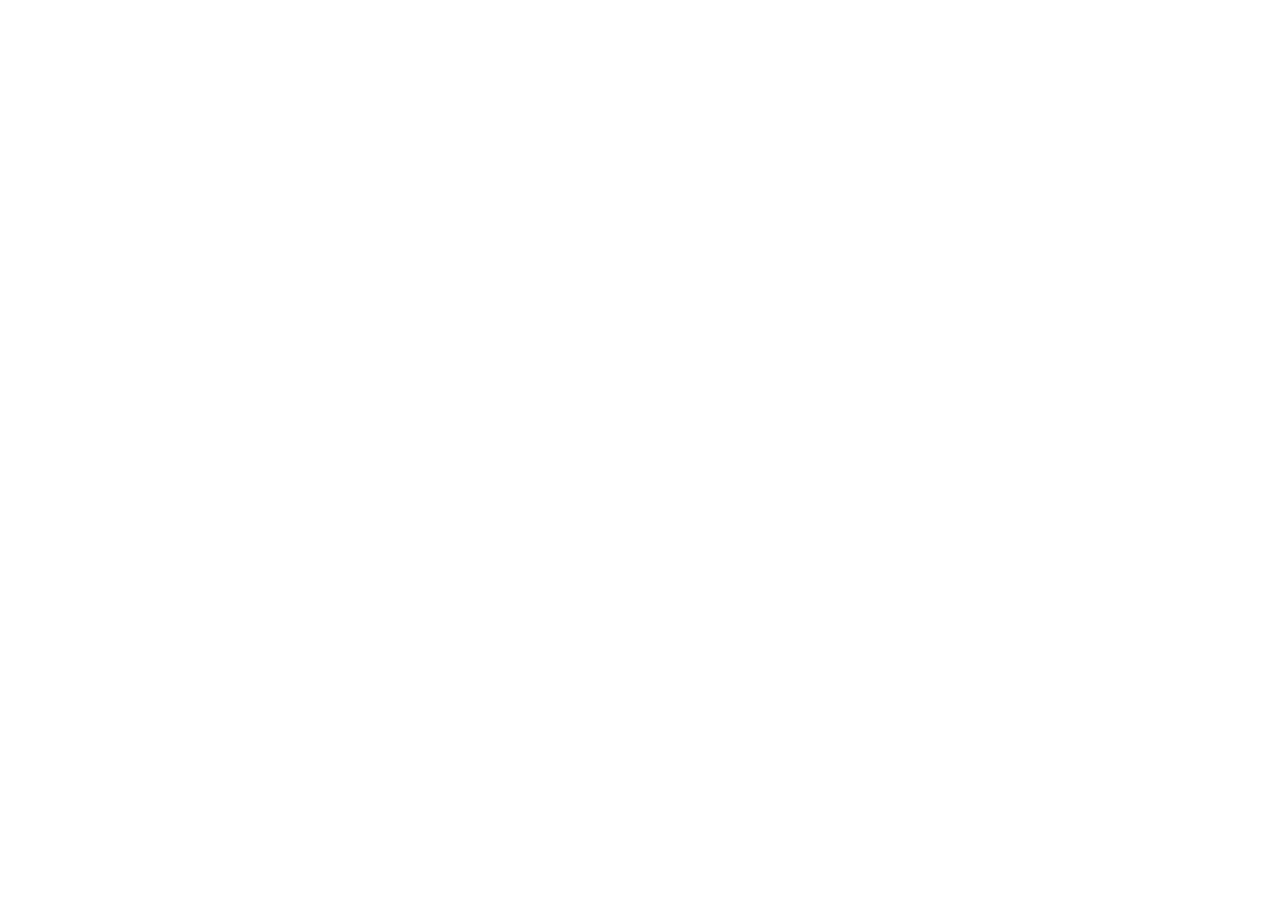
==== admin/index.html @ 832b733d "Update index.html" ====
<!doctype html>
<html>
<head>
  <meta charset="utf-8" />
  <meta name="viewport" content="width=device-width, initial-scale=1.0" />
  <title>Vega Cash – Panel Admin</title>
</head>
<body>
  <script src="https://unpkg.com/decap-cms@^3.0.0/dist/decap-cms.js"></script>
  <script>
    const h = (tag, props, ...children) => {
      const el = document.createElement(tag);
      if (props) Object.entries(props).forEach(([k, v]) => {
        if (k === 'style' && typeof v === 'object') Object.assign(el.style, v);
        else if (k === 'className') el.className = v;
        else el.setAttribute(k, v);
      });
      children.flat().forEach(c => el.appendChild(typeof c === 'string' ? document.createTextNode(c) : c));
      return el;
    };

    const css = `
      @import url('https://fonts.googleapis.com/css2?family=Sora:wght@400;500;600;700&family=DM+Sans:wght@400;500&display=swap');
      *,*::before,*::after{box-sizing:border-box;margin:0;padding:0;}
      :root{--rojo:#CC0000;--rojo-oscuro:#A80000;--blanco:#FFFFFF;--gris-fondo:#F7F6F3;--gris-borde:#E5E3DC;--gris-texto:#6B6860;--negro:#1A1917;--font-display:'Sora',sans-serif;--font-body:'DM Sans',sans-serif;}
      body{font-family:var(--font-body);background:var(--blanco);color:var(--negro);line-height:1.6;overflow-x:hidden;}
      nav{background:var(--blanco);border-bottom:1px solid var(--gris-borde);padding:0 40px;height:60px;display:flex;align-items:center;justify-content:space-between;}
      .nav-logo{font-family:var(--font-display);font-weight:700;font-size:18px;color:var(--rojo);}
      .nav-logo span{color:var(--negro);}
      .nav-pill{background:var(--rojo);color:white;font-family:var(--font-display);font-size:12px;font-weight:600;padding:6px 16px;border-radius:20px;text-decoration:none;text-transform:uppercase;}
      .hero{background:var(--rojo);padding:72px 40px 64px;text-align:center;}
      .hero-badge{display:inline-flex;align-items:center;gap:6px;background:rgba(255,255,255,0.15);color:white;font-family:var(--font-display);font-size:11px;font-weight:600;letter-spacing:0.1em;text-transform:uppercase;padding:5px 14px;border-radius:20px;margin-bottom:24px;}
      .hero h1{font-family:var(--font-display);font-size:40px;font-weight:700;color:white;line-height:1.15;letter-spacing:-0.03em;max-width:640px;margin:0 auto 16px;}
      .hero-sub{font-size:16px;color:rgba(255,255,255,0.82);max-width:460px;margin:0 auto 32px;line-height:1.6;}
      .hero-cta{display:inline-flex;align-items:center;gap:8px;background:white;color:var(--rojo);font-family:var(--font-display);font-size:15px;font-weight:600;padding:14px 32px;border-radius:8px;text-decoration:none;}
      .stats-bar{background:var(--negro);padding:0 40px;display:flex;justify-content:center;}
      .stat-item{padding:18px 32px;text-align:center;border-right:1px solid rgba(255,255,255,0.08);}
      .stat-item:last-child{border-right:none;}
      .stat-num{font-family:var(--font-display);font-size:22px;font-weight:700;color:white;display:block;}
      .stat-label{font-size:11px;color:rgba(255,255,255,0.5);text-transform:uppercase;letter-spacing:0.08em;display:block;}
      .beneficios{background:var(--gris-fondo);padding:64px 40px;}
      .beneficios-header{text-align:center;margin-bottom:48px;}
      .section-tag{display:inline-block;font-family:var(--font-display);font-size:11px;font-weight:600;letter-spacing:0.1em;text-transform:uppercase;color:var(--rojo);margin-bottom:12px;}
      .section-title{font-family:var(--font-display);font-size:28px;font-weight:700;letter-spacing:-0.02em;line-height:1.2;color:var(--negro);margin-bottom:8px;}
      .section-sub{font-size:15px;color:var(--gris-texto);line-height:1.6;}
      .beneficios-grid{display:grid;grid-template-columns:repeat(4,1fr);gap:16px;max-width:900px;margin:0 auto;}
      .beneficio-card{background:white;border:1px solid var(--gris-borde);border-radius:12px;padding:28px 24px;}
      .beneficio-card h3{font-family:var(--font-display);font-size:15px;font-weight:600;color:var(--negro);margin-bottom:6px;}
      .beneficio-card p{font-size:13px;color:var(--gris-texto);line-height:1.55;}
      .como-funciona{background:white;padding:64px 40px;}
      .pasos-layout{display:grid;grid-template-columns:1fr 1fr;gap:48px;max-width:860px;margin:0 auto;}
      .pasos-list{list-style:none;margin-top:32px;}
      .paso{display:flex;gap:16px;padding:20px 0;border-bottom:1px solid var(--gris-borde);}
      .paso:last-child{border-bottom:none;}
      .paso-num{width:32px;height:32px;border-radius:50%;background:var(--rojo);color:white;font-family:var(--font-display);font-size:13px;font-weight:700;display:flex;align-items:center;justify-content:center;flex-shrink:0;}
      .paso-info h4{font-family:var(--font-display);font-size:14px;font-weight:600;color:var(--negro);margin-bottom:4px;}
      .paso-info p{font-size:13px;color:var(--gris-texto);line-height:1.5;}
      .formulario-section{background:var(--gris-fondo);padding:64px 40px 80px;}
      .form-wrapper{max-width:620px;margin:0 auto;}
      .form-header{margin-bottom:36px;}
      .form-card{background:white;border:1px solid var(--gris-borde);border-radius:16px;padding:36px 40px;text-align:center;color:var(--gris-texto);font-size:14px;}
      footer{background:var(--negro);padding:32px 40px;text-align:center;}
      .footer-logo{font-family:var(--font-display);font-size:16px;font-weight:700;color:white;margin-bottom:8px;}
      .footer-logo span{color:var(--rojo);}
      footer p{font-size:12px;color:rgba(255,255,255,0.35);}
    `;

    function LandingPreview(props) {
      const entry = props.entry;
      const data = entry.getIn(['data']);

      const hero      = data.get('hero')       ? data.get('hero').toJS()       : {};
      const stats     = data.get('stats')      ? data.get('stats').toJS()      : {};
      const bens      = data.get('beneficios') ? data.get('beneficios').toJS() : {};
      const pasos     = data.get('pasos')      ? data.get('pasos').toJS()      : {};
      const form      = data.get('formulario') ? data.get('formulario').toJS() : {};

      const wrap = h('div', {});

      // Estilos
      const style = h('style', {}); style.textContent = css;
      wrap.appendChild(style);

      // NAV
      const nav = h('nav', {},
        h('div', {className: 'nav-logo'}, 'VEGA', h('span', {}, '.pe')),
        h('a', {href: '#', className: 'nav-pill'}, 'Registrarme')
      );
      wrap.appendChild(nav);

      // HERO
      const heroSec = h('section', {className: 'hero'},
        h('div', {className: 'hero-badge'}, 'Programa de fidelización'),
        h('h1', {}, hero.titulo || 'Bienvenido al Vega Cash'),
        h('p', {className: 'hero-sub'}, hero.subtitulo || ''),
        h('a', {href: '#', className: 'hero-cta'}, hero.cta || 'Quiero unirme')
      );
      wrap.appendChild(heroSec);

      // STATS
      const statsBar = h('div', {className: 'stats-bar'},
        ...[['s1','s2','s3','s4']].flat().map(s =>
          h('div', {className: 'stat-item'},
            h('span', {className: 'stat-num'}, stats[s+'_num'] || ''),
            h('span', {className: 'stat-label'}, stats[s+'_label'] || '')
          )
        )
      );
      wrap.appendChild(statsBar);

      // BENEFICIOS
      const bensSection = h('section', {className: 'beneficios'},
        h('div', {className: 'beneficios-header'},
          h('div', {className: 'section-tag'}, '¿Por qué unirse?'),
          h('h2', {className: 'section-title'}, 'Beneficios que marcan la diferencia')
        ),
        h('div', {className: 'beneficios-grid'},
          ...[1,2,3,4].map(n =>
            h('div', {className: 'beneficio-card'},
              h('h3', {}, bens['b'+n+'_titulo'] || ''),
              h('p', {}, bens['b'+n+'_desc'] || '')
            )
          )
        )
      );
      wrap.appendChild(bensSection);

      // PASOS
      const pasosSection = h('section', {className: 'como-funciona'},
        h('div', {className: 'pasos-layout'},
          h('div', {},
            h('div', {className: 'section-tag'}, pasos.tag || '¿Cómo funciona?'),
            h('h2', {className: 'section-title'}, pasos.titulo || ''),
            h('p', {className: 'section-sub'}, pasos.subtitulo || ''),
            h('ul', {className: 'pasos-list'},
              ...[1,2,3].map(n =>
                h('li', {className: 'paso'},
                  h('div', {className: 'paso-num'}, String(n)),
                  h('div', {className: 'paso-info'},
                    h('h4', {}, pasos['p'+n+'_titulo'] || ''),
                    h('p', {}, pasos['p'+n+'_desc'] || '')
                  )
                )
              )
            )
          ),
          h('div', {style: {background:'#F7F6F3',borderRadius:'16px',padding:'32px',textAlign:'center',color:'#6B6860',fontSize:'13px'}},
            'Vista previa del perfil de miembro'
          )
        )
      );
      wrap.appendChild(pasosSection);

      // FORMULARIO
      const formSection = h('section', {className: 'formulario-section'},
        h('div', {className: 'form-wrapper'},
          h('div', {className: 'form-header'},
            h('div', {className: 'section-tag'}, form.tag || ''),
            h('h2', {className: 'section-title'}, form.titulo || ''),
            h('p', {className: 'section-sub'}, form.subtitulo || '')
          ),
          h('div', {className: 'form-card'}, '[ Formulario de registro ]')
        )
      );
      wrap.appendChild(formSection);

      // FOOTER
      const footer = h('footer', {},
        h('div', {className: 'footer-logo'}, 'VEGA', h('span', {}, '.pe')),
        h('p', {}, '© 2026 Corporación VEGA SAC')
      );
      wrap.appendChild(footer);

      return wrap;
    }

    CMS.registerPreviewTemplate('landing', LandingPreview);
  </script>
</body>
</html>
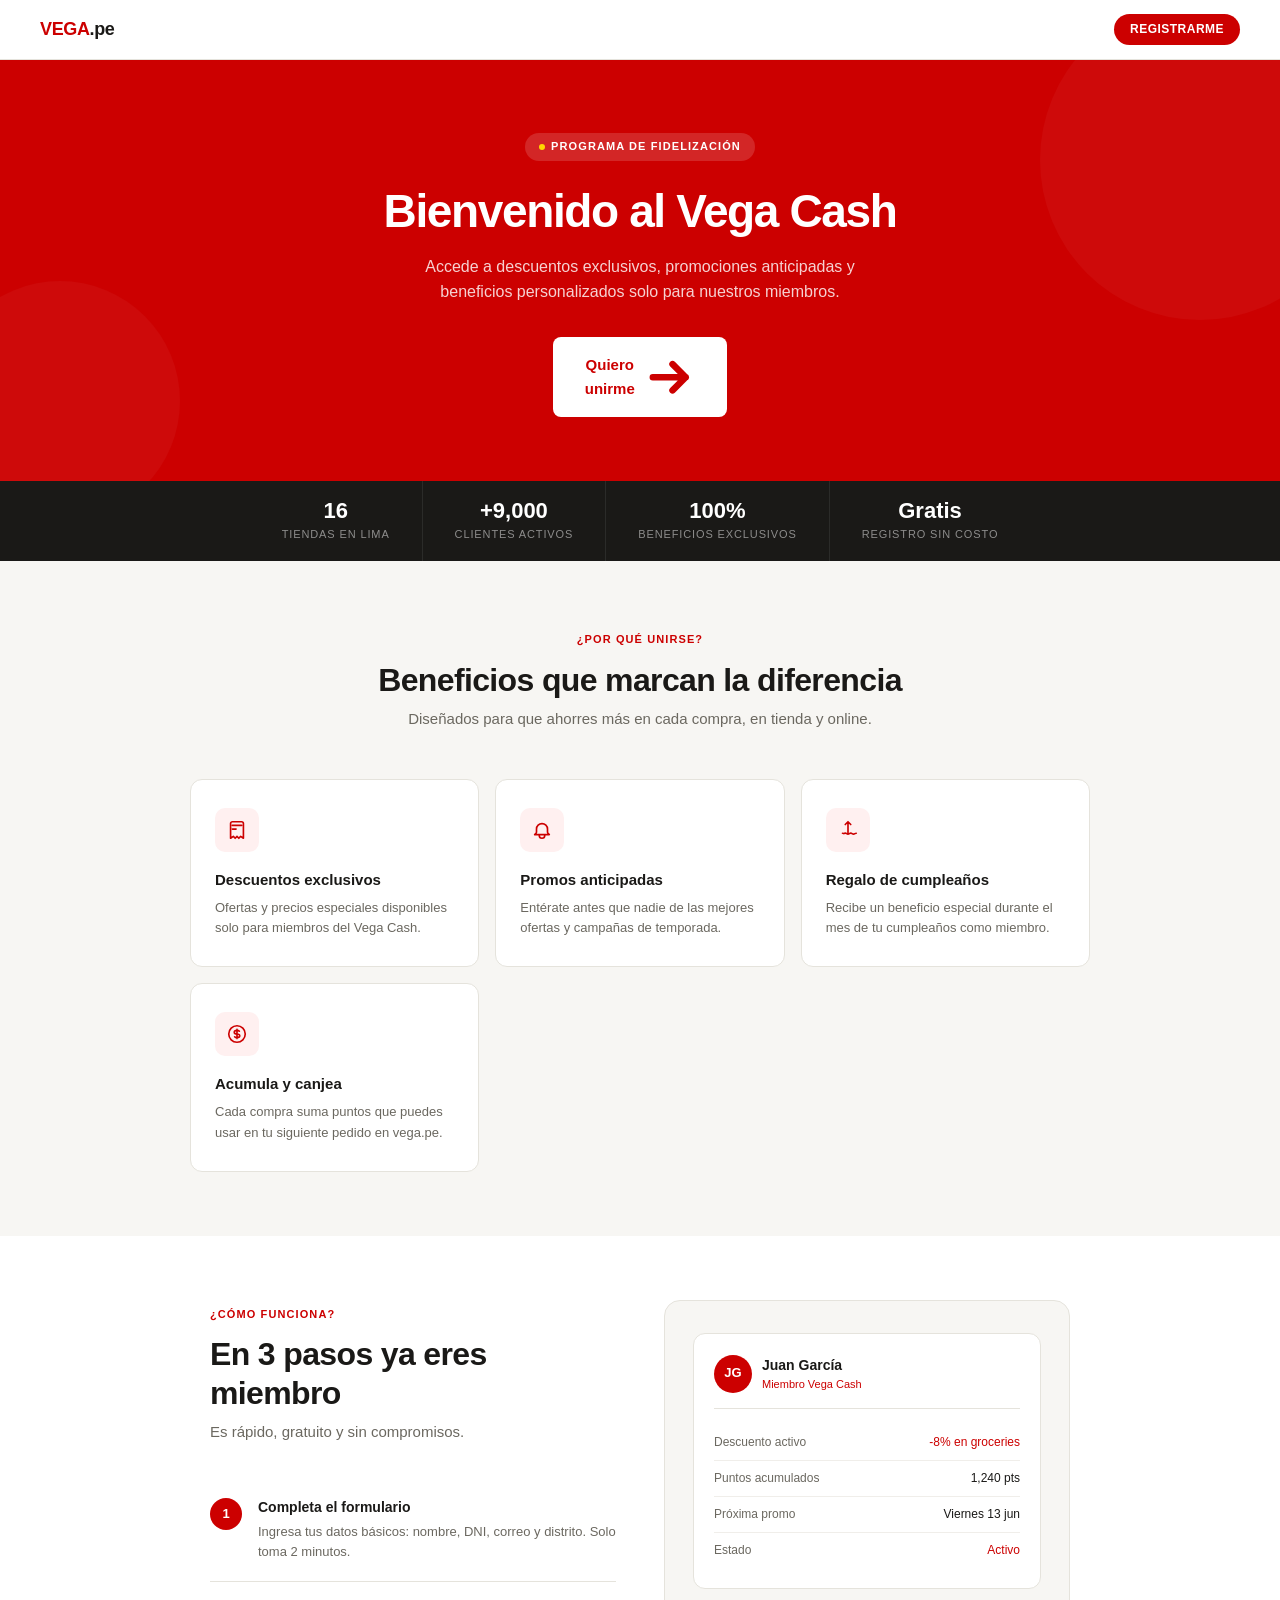
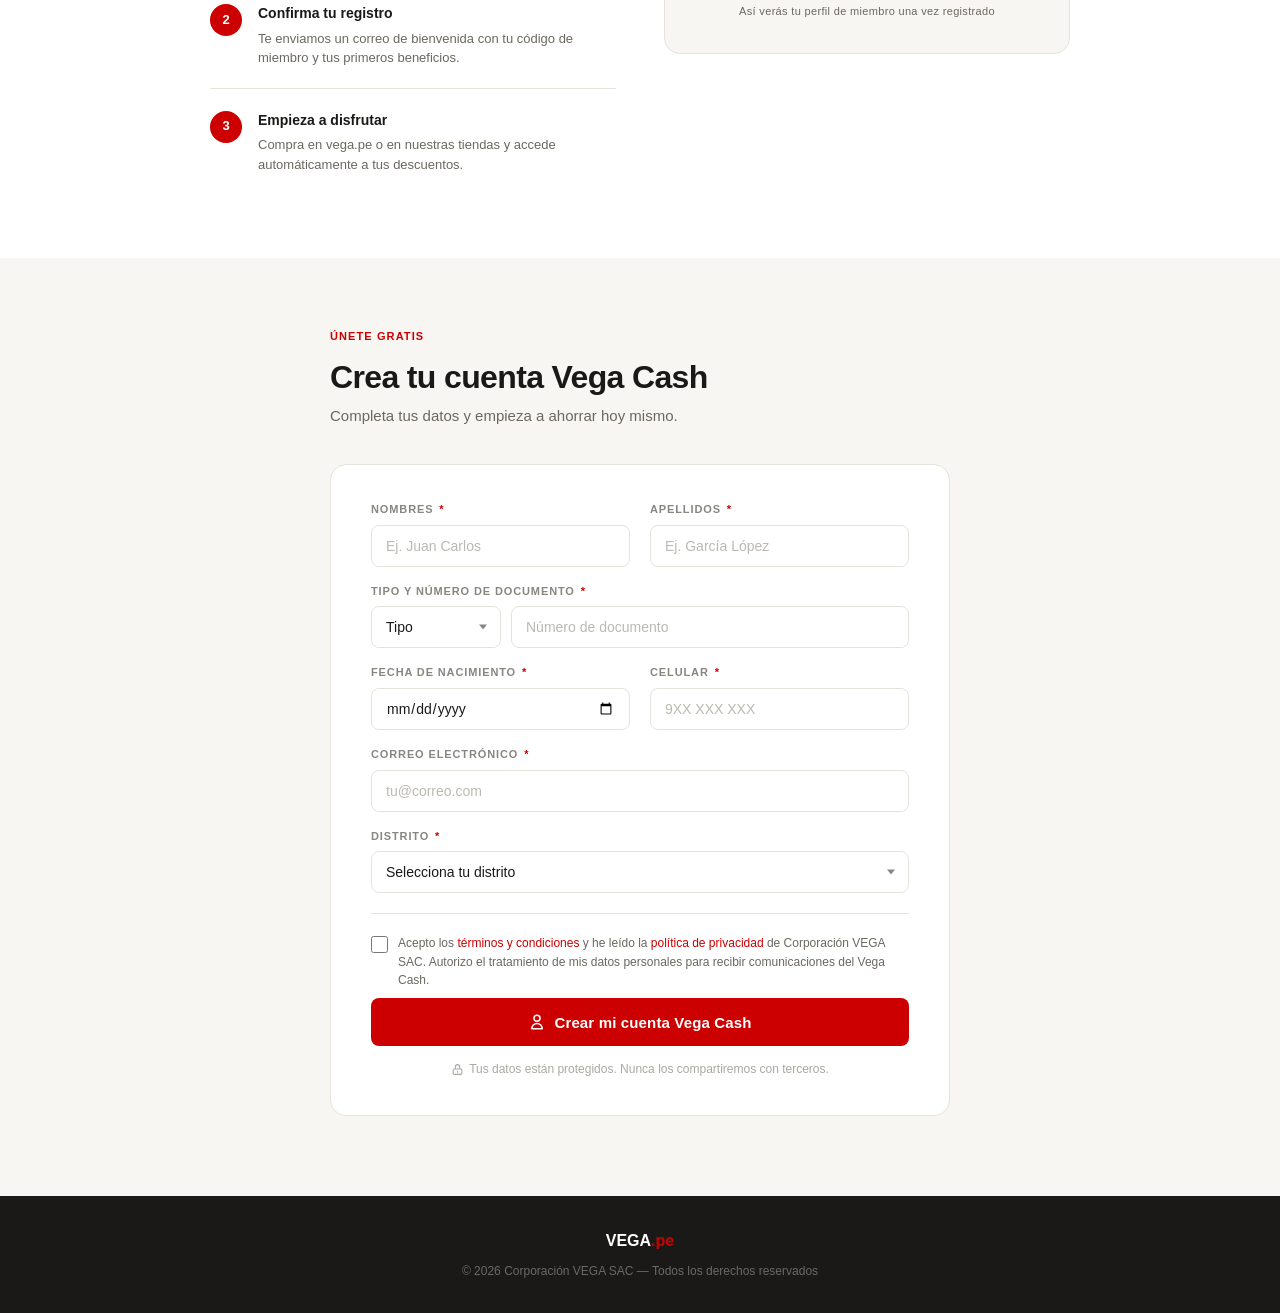
==== commit 1a0f0b5a: "Update index.html" ====
--- a/admin/index.html
+++ b/admin/index.html
@@ -1,180 +1,367 @@
-<!doctype html>
-<html>
+<!DOCTYPE html>
+<html lang="es">
 <head>
-  <meta charset="utf-8" />
-  <meta name="viewport" content="width=device-width, initial-scale=1.0" />
-  <title>Vega Cash – Panel Admin</title>
+<meta charset="UTF-8">
+<meta name="viewport" content="width=device-width, initial-scale=1.0">
+<title>Vega Cash — Programa de Fidelización</title>
+<link rel="preconnect" href="https://fonts.googleapis.com">
+<link rel="preconnect" href="https://fonts.gstatic.com" crossorigin>
+<link href="https://fonts.googleapis.com/css2?family=Sora:wght@400;500;600;700&family=DM+Sans:wght@400;500&display=swap" rel="stylesheet">
+<style>
+  *, *::before, *::after { box-sizing: border-box; margin: 0; padding: 0; }
+  :root {
+    --rojo: #CC0000; --rojo-oscuro: #A80000; --rojo-claro: #FF1A1A;
+    --blanco: #FFFFFF; --gris-fondo: #F7F6F3; --gris-borde: #E5E3DC;
+    --gris-texto: #6B6860; --negro: #1A1917;
+    --font-display: 'Sora', sans-serif; --font-body: 'DM Sans', sans-serif;
+  }
+  html { scroll-behavior: smooth; }
+  body { font-family: var(--font-body); background: var(--blanco); color: var(--negro); line-height: 1.6; overflow-x: hidden; }
+  nav { background: var(--blanco); border-bottom: 1px solid var(--gris-borde); padding: 0 40px; height: 60px; display: flex; align-items: center; justify-content: space-between; position: sticky; top: 0; z-index: 100; }
+  .nav-logo { font-family: var(--font-display); font-weight: 700; font-size: 18px; color: var(--rojo); letter-spacing: -0.02em; }
+  .nav-logo span { color: var(--negro); }
+  .nav-pill { background: var(--rojo); color: white; font-family: var(--font-display); font-size: 12px; font-weight: 600; padding: 6px 16px; border-radius: 20px; text-decoration: none; letter-spacing: 0.04em; text-transform: uppercase; transition: background 0.2s; }
+  .nav-pill:hover { background: var(--rojo-oscuro); }
+  .hero { background: var(--rojo); padding: 72px 40px 64px; text-align: center; position: relative; overflow: hidden; }
+  .hero::before { content: ''; position: absolute; top: -60px; right: -80px; width: 320px; height: 320px; border-radius: 50%; background: rgba(255,255,255,0.04); pointer-events: none; }
+  .hero::after { content: ''; position: absolute; bottom: -40px; left: -60px; width: 240px; height: 240px; border-radius: 50%; background: rgba(255,255,255,0.04); pointer-events: none; }
+  .hero-badge { display: inline-flex; align-items: center; gap: 6px; background: rgba(255,255,255,0.15); color: white; font-family: var(--font-display); font-size: 11px; font-weight: 600; letter-spacing: 0.1em; text-transform: uppercase; padding: 5px 14px; border-radius: 20px; margin-bottom: 24px; }
+  .hero-badge::before { content: ''; width: 6px; height: 6px; border-radius: 50%; background: #FFD700; display: inline-block; }
+  .hero h1 { font-family: var(--font-display); font-size: clamp(28px, 5vw, 46px); font-weight: 700; color: white; line-height: 1.15; letter-spacing: -0.03em; max-width: 640px; margin: 0 auto 16px; }
+  .hero h1 em { font-style: normal; position: relative; display: inline-block; }
+  .hero h1 em::after { content: ''; position: absolute; bottom: 2px; left: 0; right: 0; height: 3px; background: rgba(255,255,255,0.4); border-radius: 2px; }
+  .hero-sub { font-size: 16px; color: rgba(255,255,255,0.82); max-width: 460px; margin: 0 auto 32px; line-height: 1.6; }
+  .hero-cta { display: inline-flex; align-items: center; gap: 8px; background: white; color: var(--rojo); font-family: var(--font-display); font-size: 15px; font-weight: 600; padding: 14px 32px; border-radius: 8px; text-decoration: none; transition: transform 0.15s, background 0.15s; }
+  .hero-cta:hover { background: #f5f5f5; transform: translateY(-1px); }
+  .stats-bar { background: var(--negro); padding: 0 40px; display: flex; justify-content: center; }
+  .stat-item { padding: 18px 32px; text-align: center; border-right: 1px solid rgba(255,255,255,0.08); }
+  .stat-item:last-child { border-right: none; }
+  .stat-num { font-family: var(--font-display); font-size: 22px; font-weight: 700; color: white; display: block; line-height: 1.1; }
+  .stat-label { font-size: 11px; color: rgba(255,255,255,0.5); text-transform: uppercase; letter-spacing: 0.08em; margin-top: 2px; display: block; }
+  section { padding: 64px 40px; }
+  .section-tag { display: inline-block; font-family: var(--font-display); font-size: 11px; font-weight: 600; letter-spacing: 0.1em; text-transform: uppercase; color: var(--rojo); margin-bottom: 12px; }
+  .section-title { font-family: var(--font-display); font-size: clamp(22px, 3vw, 32px); font-weight: 700; letter-spacing: -0.02em; line-height: 1.2; color: var(--negro); max-width: 500px; margin-bottom: 8px; }
+  .section-sub { font-size: 15px; color: var(--gris-texto); max-width: 460px; line-height: 1.6; }
+  .beneficios { background: var(--gris-fondo); }
+  .beneficios-header { text-align: center; margin-bottom: 48px; }
+  .beneficios-header .section-title, .beneficios-header .section-sub { max-width: 100%; }
+  .beneficios-grid { display: grid; grid-template-columns: repeat(auto-fit, minmax(220px, 1fr)); gap: 16px; max-width: 900px; margin: 0 auto; }
+  .beneficio-card { background: white; border: 1px solid var(--gris-borde); border-radius: 12px; padding: 28px 24px; transition: transform 0.2s, border-color 0.2s; }
+  .beneficio-card:hover { transform: translateY(-3px); border-color: #d4d2ca; }
+  .beneficio-icon { width: 44px; height: 44px; background: #FFF0F0; border-radius: 10px; display: flex; align-items: center; justify-content: center; margin-bottom: 16px; }
+  .beneficio-icon svg { width: 22px; height: 22px; color: var(--rojo); }
+  .beneficio-card h3 { font-family: var(--font-display); font-size: 15px; font-weight: 600; color: var(--negro); margin-bottom: 6px; }
+  .beneficio-card p { font-size: 13px; color: var(--gris-texto); line-height: 1.55; }
+  .como-funciona { background: white; }
+  .pasos-layout { display: grid; grid-template-columns: 1fr 1fr; gap: 48px; align-items: start; max-width: 860px; margin: 0 auto; }
+  .pasos-list { list-style: none; margin-top: 32px; display: flex; flex-direction: column; gap: 0; }
+  .paso { display: flex; gap: 16px; padding: 20px 0; border-bottom: 1px solid var(--gris-borde); }
+  .paso:last-child { border-bottom: none; }
+  .paso-num { width: 32px; height: 32px; border-radius: 50%; background: var(--rojo); color: white; font-family: var(--font-display); font-size: 13px; font-weight: 700; display: flex; align-items: center; justify-content: center; flex-shrink: 0; margin-top: 2px; }
+  .paso-info h4 { font-family: var(--font-display); font-size: 14px; font-weight: 600; color: var(--negro); margin-bottom: 4px; }
+  .paso-info p { font-size: 13px; color: var(--gris-texto); line-height: 1.5; }
+  .pasos-visual { background: var(--gris-fondo); border: 1px solid var(--gris-borde); border-radius: 16px; padding: 32px 28px; text-align: center; }
+  .card-preview { background: white; border: 1px solid var(--gris-borde); border-radius: 12px; padding: 20px; text-align: left; }
+  .card-preview-header { display: flex; align-items: center; gap: 10px; margin-bottom: 16px; padding-bottom: 14px; border-bottom: 1px solid var(--gris-borde); }
+  .card-avatar { width: 38px; height: 38px; border-radius: 50%; background: var(--rojo); display: flex; align-items: center; justify-content: center; font-family: var(--font-display); font-size: 13px; font-weight: 700; color: white; }
+  .card-nombre { font-family: var(--font-display); font-size: 14px; font-weight: 600; color: var(--negro); }
+  .card-miembro { font-size: 11px; color: var(--rojo); font-weight: 500; }
+  .card-benefit-row { display: flex; justify-content: space-between; align-items: center; padding: 8px 0; font-size: 12px; }
+  .card-benefit-row:not(:last-child) { border-bottom: 1px solid #f0eeea; }
+  .card-benefit-label { color: var(--gris-texto); }
+  .card-benefit-val { font-weight: 500; color: var(--negro); font-family: var(--font-display); }
+  .card-benefit-val.highlight { color: var(--rojo); }
+  .pasos-visual-caption { font-size: 11px; color: var(--gris-texto); margin-top: 14px; letter-spacing: 0.03em; }
+  .formulario-section { background: var(--gris-fondo); padding: 64px 40px 80px; }
+  .form-wrapper { max-width: 620px; margin: 0 auto; }
+  .form-header { margin-bottom: 36px; }
+  .form-card { background: white; border: 1px solid var(--gris-borde); border-radius: 16px; padding: 36px 40px; }
+  .form-grid { display: grid; grid-template-columns: 1fr 1fr; gap: 16px 20px; }
+  .form-group { display: flex; flex-direction: column; gap: 6px; }
+  .form-group.full { grid-column: 1 / -1; }
+  .form-group label { font-family: var(--font-display); font-size: 11px; font-weight: 600; letter-spacing: 0.08em; text-transform: uppercase; color: #888680; }
+  .form-group label .req { color: var(--rojo); margin-left: 2px; }
+  .form-group input, .form-group select { height: 42px; border: 1.5px solid var(--gris-borde); border-radius: 8px; padding: 0 14px; font-size: 14px; font-family: var(--font-body); color: var(--negro); background: white; outline: none; transition: border-color 0.15s; width: 100%; appearance: none; -webkit-appearance: none; }
+  .form-group input:focus, .form-group select:focus { border-color: var(--rojo); box-shadow: 0 0 0 3px rgba(204,0,0,0.08); }
+  .form-group input::placeholder { color: #bbb9b2; }
+  .select-wrap { position: relative; }
+  .select-wrap::after { content: ''; position: absolute; right: 14px; top: 50%; transform: translateY(-50%); width: 0; height: 0; border-left: 4px solid transparent; border-right: 4px solid transparent; border-top: 5px solid #888; pointer-events: none; }
+  .doc-row { display: grid; grid-template-columns: 130px 1fr; gap: 10px; }
+  .divider { grid-column: 1 / -1; border: none; border-top: 1px solid var(--gris-borde); margin: 4px 0; }
+  .terms-row { grid-column: 1 / -1; display: flex; gap: 10px; align-items: flex-start; }
+  .terms-row input[type="checkbox"] { width: 17px; height: 17px; flex-shrink: 0; margin-top: 2px; accent-color: var(--rojo); cursor: pointer; }
+  .terms-text { font-size: 12px; color: var(--gris-texto); line-height: 1.55; }
+  .terms-text a { color: var(--rojo); text-decoration: none; }
+  .submit-btn { width: 100%; height: 48px; background: var(--rojo); color: white; border: none; border-radius: 8px; font-family: var(--font-display); font-size: 15px; font-weight: 600; cursor: pointer; margin-top: 8px; letter-spacing: 0.01em; transition: background 0.15s, transform 0.1s; display: flex; align-items: center; justify-content: center; gap: 8px; }
+  .submit-btn:hover { background: var(--rojo-oscuro); }
+  .submit-btn:active { transform: scale(0.99); }
+  .submit-btn:disabled { opacity: 0.7; cursor: not-allowed; }
+  .privacy-note { margin-top: 14px; text-align: center; font-size: 12px; color: #aaa8a0; display: flex; align-items: center; justify-content: center; gap: 5px; }
+  .success-state { display: none; text-align: center; padding: 48px 24px; }
+  .success-icon { width: 64px; height: 64px; border-radius: 50%; background: #F0FAF4; display: flex; align-items: center; justify-content: center; margin: 0 auto 20px; }
+  .success-icon svg { width: 28px; height: 28px; color: #1D9E75; }
+  .success-state h3 { font-family: var(--font-display); font-size: 20px; font-weight: 700; color: var(--negro); margin-bottom: 8px; }
+  .success-state p { font-size: 14px; color: var(--gris-texto); }
+  .error-msg { display: none; background: #FFF0F0; border: 1px solid #FFCCCC; border-radius: 8px; padding: 12px 16px; font-size: 13px; color: #A80000; margin-top: 12px; text-align: center; }
+  footer { background: var(--negro); padding: 32px 40px; text-align: center; }
+  .footer-logo { font-family: var(--font-display); font-size: 16px; font-weight: 700; color: white; margin-bottom: 8px; }
+  .footer-logo span { color: var(--rojo); }
+  footer p { font-size: 12px; color: rgba(255,255,255,0.35); }
+  @keyframes fadeUp { from { opacity: 0; transform: translateY(20px); } to { opacity: 1; transform: translateY(0); } }
+  .hero > * { animation: fadeUp 0.5s ease both; }
+  .hero-badge { animation-delay: 0.05s; } .hero h1 { animation-delay: 0.1s; } .hero-sub { animation-delay: 0.18s; } .hero-cta { animation-delay: 0.26s; }
+  @keyframes spin { to { transform: rotate(360deg); } }
+  .spin { animation: spin 0.8s linear infinite; }
+  @media (max-width: 640px) {
+    nav { padding: 0 20px; } section, .formulario-section { padding: 48px 20px; } .hero { padding: 52px 20px 48px; }
+    .stats-bar { flex-wrap: wrap; padding: 0 20px; } .stat-item { flex: 1 1 45%; border-right: none; border-bottom: 1px solid rgba(255,255,255,0.08); }
+    .pasos-layout { grid-template-columns: 1fr; } .form-grid { grid-template-columns: 1fr; }
+    .form-group.full { grid-column: 1; } .terms-row { grid-column: 1; } .doc-row { grid-template-columns: 1fr; }
+    .form-card { padding: 24px 20px; } .beneficios-grid { grid-template-columns: 1fr 1fr; }
+  }
+</style>
 </head>
 <body>
-  <script src="https://unpkg.com/decap-cms@^3.0.0/dist/decap-cms.js"></script>
-  <script>
-    const h = (tag, props, ...children) => {
-      const el = document.createElement(tag);
-      if (props) Object.entries(props).forEach(([k, v]) => {
-        if (k === 'style' && typeof v === 'object') Object.assign(el.style, v);
-        else if (k === 'className') el.className = v;
-        else el.setAttribute(k, v);
+
+<nav>
+  <div class="nav-logo">VEGA<span>.pe</span></div>
+  <a href="#registro" class="nav-pill">Registrarme</a>
+</nav>
+
+<section class="hero">
+  <div class="hero-badge">Programa de fidelización</div>
+  <h1 id="hero-titulo">Bienvenido al <em>Vega Cash</em></h1>
+  <p class="hero-sub" id="hero-subtitulo">Accede a descuentos exclusivos, promociones anticipadas y beneficios personalizados solo para nuestros miembros.</p>
+  <a href="#registro" class="hero-cta" id="hero-cta">
+    Quiero unirme
+    <svg fill="none" viewBox="0 0 16 16" stroke="currentColor" stroke-width="2"><path stroke-linecap="round" stroke-linejoin="round" d="M3 8h10M9 4l4 4-4 4"/></svg>
+  </a>
+</section>
+
+<div class="stats-bar">
+  <div class="stat-item"><span class="stat-num" id="s1-num">16</span><span class="stat-label" id="s1-label">Tiendas en Lima</span></div>
+  <div class="stat-item"><span class="stat-num" id="s2-num">+9,000</span><span class="stat-label" id="s2-label">Clientes activos</span></div>
+  <div class="stat-item"><span class="stat-num" id="s3-num">100%</span><span class="stat-label" id="s3-label">Beneficios exclusivos</span></div>
+  <div class="stat-item"><span class="stat-num" id="s4-num">Gratis</span><span class="stat-label" id="s4-label">Registro sin costo</span></div>
+</div>
+
+<section class="beneficios">
+  <div class="beneficios-header">
+    <div class="section-tag">¿Por qué unirse?</div>
+    <h2 class="section-title">Beneficios que marcan la diferencia</h2>
+    <p class="section-sub">Diseñados para que ahorres más en cada compra, en tienda y online.</p>
+  </div>
+  <div class="beneficios-grid">
+    <div class="beneficio-card">
+      <div class="beneficio-icon"><svg fill="none" viewBox="0 0 24 24" stroke="currentColor" stroke-width="1.8"><path stroke-linecap="round" stroke-linejoin="round" d="M7 7h10M7 11h4M5 21V5a2 2 0 012-2h10a2 2 0 012 2v16l-3-2-2 2-2-2-2 2-2-2-3 2z"/></svg></div>
+      <h3 id="b1-titulo">Descuentos exclusivos</h3>
+      <p id="b1-desc">Ofertas y precios especiales disponibles solo para miembros del Vega Cash.</p>
+    </div>
+    <div class="beneficio-card">
+      <div class="beneficio-icon"><svg fill="none" viewBox="0 0 24 24" stroke="currentColor" stroke-width="1.8"><path stroke-linecap="round" stroke-linejoin="round" d="M15 17h5l-1.405-1.405A2.032 2.032 0 0118 14.158V11a6 6 0 10-12 0v3.159c0 .538-.214 1.055-.595 1.436L4 17h5m6 0v1a3 3 0 11-6 0v-1m6 0H9"/></svg></div>
+      <h3 id="b2-titulo">Promos anticipadas</h3>
+      <p id="b2-desc">Entérate antes que nadie de las mejores ofertas y campañas de temporada.</p>
+    </div>
+    <div class="beneficio-card">
+      <div class="beneficio-icon"><svg fill="none" viewBox="0 0 24 24" stroke="currentColor" stroke-width="1.8"><path stroke-linecap="round" stroke-linejoin="round" d="M21 15.546c-.523 0-1.046.151-1.5.454a2.704 2.704 0 01-3 0 2.704 2.704 0 00-3 0 2.704 2.704 0 01-3 0 2.704 2.704 0 00-3 0 2.701 2.701 0 00-1.5-.454M9 6l3-3 3 3M12 3v13"/></svg></div>
+      <h3 id="b3-titulo">Regalo de cumpleaños</h3>
+      <p id="b3-desc">Recibe un beneficio especial durante el mes de tu cumpleaños como miembro.</p>
+    </div>
+    <div class="beneficio-card">
+      <div class="beneficio-icon"><svg fill="none" viewBox="0 0 24 24" stroke="currentColor" stroke-width="1.8"><path stroke-linecap="round" stroke-linejoin="round" d="M12 8c-1.657 0-3 .895-3 2s1.343 2 3 2 3 .895 3 2-1.343 2-3 2m0-8c1.11 0 2.08.402 2.599 1M12 8V7m0 1v8m0 0v1m0-1c-1.11 0-2.08-.402-2.599-1M21 12a9 9 0 11-18 0 9 9 0 0118 0z"/></svg></div>
+      <h3 id="b4-titulo">Acumula y canjea</h3>
+      <p id="b4-desc">Cada compra suma puntos que puedes usar en tu siguiente pedido en vega.pe.</p>
+    </div>
+  </div>
+</section>
+
+<section class="como-funciona">
+  <div class="pasos-layout">
+    <div class="pasos-left">
+      <div class="section-tag" id="pasos-tag">¿Cómo funciona?</div>
+      <h2 class="section-title" id="pasos-titulo">En 3 pasos ya eres miembro</h2>
+      <p class="section-sub" id="pasos-subtitulo">Es rápido, gratuito y sin compromisos.</p>
+      <ul class="pasos-list">
+        <li class="paso"><div class="paso-num">1</div><div class="paso-info"><h4 id="p1-titulo">Completa el formulario</h4><p id="p1-desc">Ingresa tus datos básicos: nombre, DNI, correo y distrito. Solo toma 2 minutos.</p></div></li>
+        <li class="paso"><div class="paso-num">2</div><div class="paso-info"><h4 id="p2-titulo">Confirma tu registro</h4><p id="p2-desc">Te enviamos un correo de bienvenida con tu código de miembro y tus primeros beneficios.</p></div></li>
+        <li class="paso"><div class="paso-num">3</div><div class="paso-info"><h4 id="p3-titulo">Empieza a disfrutar</h4><p id="p3-desc">Compra en vega.pe o en nuestras tiendas y accede automáticamente a tus descuentos.</p></div></li>
+      </ul>
+    </div>
+    <div class="pasos-visual">
+      <div class="card-preview">
+        <div class="card-preview-header"><div class="card-avatar">JG</div><div><div class="card-nombre">Juan García</div><div class="card-miembro">Miembro Vega Cash</div></div></div>
+        <div class="card-benefit-row"><span class="card-benefit-label">Descuento activo</span><span class="card-benefit-val highlight">-8% en groceries</span></div>
+        <div class="card-benefit-row"><span class="card-benefit-label">Puntos acumulados</span><span class="card-benefit-val">1,240 pts</span></div>
+        <div class="card-benefit-row"><span class="card-benefit-label">Próxima promo</span><span class="card-benefit-val">Viernes 13 jun</span></div>
+        <div class="card-benefit-row"><span class="card-benefit-label">Estado</span><span class="card-benefit-val highlight">Activo</span></div>
+      </div>
+      <p class="pasos-visual-caption">Así verás tu perfil de miembro una vez registrado</p>
+    </div>
+  </div>
+</section>
+
+<section class="formulario-section" id="registro">
+  <div class="form-wrapper">
+    <div class="form-header">
+      <div class="section-tag" id="form-tag">Únete gratis</div>
+      <h2 class="section-title" id="form-titulo">Crea tu cuenta Vega Cash</h2>
+      <p class="section-sub" id="form-subtitulo">Completa tus datos y empieza a ahorrar hoy mismo.</p>
+    </div>
+    <div class="form-card">
+      <div id="formContent">
+        <div class="form-grid">
+          <div class="form-group"><label>Nombres <span class="req">*</span></label><input type="text" id="nombres" placeholder="Ej. Juan Carlos" autocomplete="given-name"></div>
+          <div class="form-group"><label>Apellidos <span class="req">*</span></label><input type="text" id="apellidos" placeholder="Ej. García López" autocomplete="family-name"></div>
+          <div class="form-group full"><label>Tipo y número de documento <span class="req">*</span></label>
+            <div class="doc-row">
+              <div class="select-wrap"><select id="tipoDoc"><option value="">Tipo</option><option value="DNI">DNI</option><option value="CE">Carné de extranjería</option><option value="PAS">Pasaporte</option></select></div>
+              <input type="text" id="numDoc" placeholder="Número de documento" maxlength="12">
+            </div>
+          </div>
+          <div class="form-group"><label>Fecha de nacimiento <span class="req">*</span></label><input type="date" id="fechaNac"></div>
+          <div class="form-group"><label>Celular <span class="req">*</span></label><input type="tel" id="celular" placeholder="9XX XXX XXX" maxlength="9" autocomplete="tel"></div>
+          <div class="form-group full"><label>Correo electrónico <span class="req">*</span></label><input type="email" id="correo" placeholder="tu@correo.com" autocomplete="email"></div>
+          <div class="form-group full"><label>Distrito <span class="req">*</span></label>
+            <div class="select-wrap"><select id="distrito">
+              <option value="">Selecciona tu distrito</option>
+              <optgroup label="Lima Centro"><option>Miraflores</option><option>San Isidro</option><option>Surco</option><option>La Molina</option><option>San Borja</option><option>Jesús María</option><option>Lince</option><option>Pueblo Libre</option><option>Magdalena del Mar</option><option>San Miguel</option><option>Breña</option><option>Lima Cercado</option></optgroup>
+              <optgroup label="Lima Norte"><option>Los Olivos</option><option>Independencia</option><option>San Martín de Porres</option><option>Comas</option><option>Carabayllo</option></optgroup>
+              <optgroup label="Lima Este"><option>El Agustino</option><option>San Juan de Lurigancho</option><option>Ate</option><option>Santa Anita</option></optgroup>
+              <optgroup label="Lima Sur"><option>San Juan de Miraflores</option><option>Villa El Salvador</option><option>Chorrillos</option><option>Barranco</option></optgroup>
+              <option value="Otro">Otro</option>
+            </select></div>
+          </div>
+          <hr class="divider">
+          <div class="terms-row">
+            <input type="checkbox" id="terminos">
+            <p class="terms-text" id="terms-text">Acepto los <a href="#" id="url-terminos">términos y condiciones</a> y he leído la <a href="#" id="url-privacidad">política de privacidad</a> de Corporación VEGA SAC. Autorizo el tratamiento de mis datos personales para recibir comunicaciones del Vega Cash.</p>
+          </div>
+        </div>
+        <button class="submit-btn" id="submitBtn" onclick="enviarFormulario()">
+          <svg width="18" height="18" fill="none" viewBox="0 0 24 24" stroke="currentColor" stroke-width="2"><path stroke-linecap="round" stroke-linejoin="round" d="M16 7a4 4 0 11-8 0 4 4 0 018 0zM12 14a7 7 0 00-7 7h14a7 7 0 00-7-7z"/></svg>
+          <span id="btn-texto">Crear mi cuenta Vega Cash</span>
+        </button>
+        <div class="error-msg" id="errorMsg"></div>
+        <p class="privacy-note" id="privacidad-nota">
+          <svg width="13" height="13" fill="none" viewBox="0 0 24 24" stroke="currentColor" stroke-width="2"><path stroke-linecap="round" stroke-linejoin="round" d="M12 15v2m-6 4h12a2 2 0 002-2v-6a2 2 0 00-2-2H6a2 2 0 00-2 2v6a2 2 0 002 2zm10-10V7a4 4 0 00-8 0v4h8z"/></svg>
+          Tus datos están protegidos. Nunca los compartiremos con terceros.
+        </p>
+      </div>
+      <div class="success-state" id="successState">
+        <div class="success-icon"><svg fill="none" viewBox="0 0 24 24" stroke="currentColor" stroke-width="2"><path stroke-linecap="round" stroke-linejoin="round" d="M5 13l4 4L19 7"/></svg></div>
+        <h3 id="exito-titulo">¡Bienvenido al Vega Cash!</h3>
+        <p id="exito-desc">Tu registro fue exitoso. En breve recibirás un correo de confirmación con tus beneficios de bienvenida.</p>
+      </div>
+    </div>
+  </div>
+</section>
+
+<footer>
+  <div class="footer-logo">VEGA<span>.pe</span></div>
+  <p>© 2026 Corporación VEGA SAC — Todos los derechos reservados</p>
+</footer>
+
+<script>
+// ── Cargar content.json y actualizar DOM ──────────────────────────
+fetch('/content.json')
+  .then(r => r.json())
+  .then(d => {
+    // HERO
+    if (d.hero) {
+      if (d.hero.titulo) document.getElementById('hero-titulo').innerHTML = d.hero.titulo;
+      if (d.hero.subtitulo) document.getElementById('hero-subtitulo').textContent = d.hero.subtitulo;
+      if (d.hero.cta) document.getElementById('hero-cta').childNodes[0].textContent = d.hero.cta + ' ';
+    }
+    // STATS
+    if (d.stats) {
+      ['s1','s2','s3','s4'].forEach(s => {
+        if (d.stats[s+'_num']) document.getElementById(s+'-num').textContent = d.stats[s+'_num'];
+        if (d.stats[s+'_label']) document.getElementById(s+'-label').textContent = d.stats[s+'_label'];
       });
-      children.flat().forEach(c => el.appendChild(typeof c === 'string' ? document.createTextNode(c) : c));
-      return el;
-    };
-
-    const css = `
-      @import url('https://fonts.googleapis.com/css2?family=Sora:wght@400;500;600;700&family=DM+Sans:wght@400;500&display=swap');
-      *,*::before,*::after{box-sizing:border-box;margin:0;padding:0;}
-      :root{--rojo:#CC0000;--rojo-oscuro:#A80000;--blanco:#FFFFFF;--gris-fondo:#F7F6F3;--gris-borde:#E5E3DC;--gris-texto:#6B6860;--negro:#1A1917;--font-display:'Sora',sans-serif;--font-body:'DM Sans',sans-serif;}
-      body{font-family:var(--font-body);background:var(--blanco);color:var(--negro);line-height:1.6;overflow-x:hidden;}
-      nav{background:var(--blanco);border-bottom:1px solid var(--gris-borde);padding:0 40px;height:60px;display:flex;align-items:center;justify-content:space-between;}
-      .nav-logo{font-family:var(--font-display);font-weight:700;font-size:18px;color:var(--rojo);}
-      .nav-logo span{color:var(--negro);}
-      .nav-pill{background:var(--rojo);color:white;font-family:var(--font-display);font-size:12px;font-weight:600;padding:6px 16px;border-radius:20px;text-decoration:none;text-transform:uppercase;}
-      .hero{background:var(--rojo);padding:72px 40px 64px;text-align:center;}
-      .hero-badge{display:inline-flex;align-items:center;gap:6px;background:rgba(255,255,255,0.15);color:white;font-family:var(--font-display);font-size:11px;font-weight:600;letter-spacing:0.1em;text-transform:uppercase;padding:5px 14px;border-radius:20px;margin-bottom:24px;}
-      .hero h1{font-family:var(--font-display);font-size:40px;font-weight:700;color:white;line-height:1.15;letter-spacing:-0.03em;max-width:640px;margin:0 auto 16px;}
-      .hero-sub{font-size:16px;color:rgba(255,255,255,0.82);max-width:460px;margin:0 auto 32px;line-height:1.6;}
-      .hero-cta{display:inline-flex;align-items:center;gap:8px;background:white;color:var(--rojo);font-family:var(--font-display);font-size:15px;font-weight:600;padding:14px 32px;border-radius:8px;text-decoration:none;}
-      .stats-bar{background:var(--negro);padding:0 40px;display:flex;justify-content:center;}
-      .stat-item{padding:18px 32px;text-align:center;border-right:1px solid rgba(255,255,255,0.08);}
-      .stat-item:last-child{border-right:none;}
-      .stat-num{font-family:var(--font-display);font-size:22px;font-weight:700;color:white;display:block;}
-      .stat-label{font-size:11px;color:rgba(255,255,255,0.5);text-transform:uppercase;letter-spacing:0.08em;display:block;}
-      .beneficios{background:var(--gris-fondo);padding:64px 40px;}
-      .beneficios-header{text-align:center;margin-bottom:48px;}
-      .section-tag{display:inline-block;font-family:var(--font-display);font-size:11px;font-weight:600;letter-spacing:0.1em;text-transform:uppercase;color:var(--rojo);margin-bottom:12px;}
-      .section-title{font-family:var(--font-display);font-size:28px;font-weight:700;letter-spacing:-0.02em;line-height:1.2;color:var(--negro);margin-bottom:8px;}
-      .section-sub{font-size:15px;color:var(--gris-texto);line-height:1.6;}
-      .beneficios-grid{display:grid;grid-template-columns:repeat(4,1fr);gap:16px;max-width:900px;margin:0 auto;}
-      .beneficio-card{background:white;border:1px solid var(--gris-borde);border-radius:12px;padding:28px 24px;}
-      .beneficio-card h3{font-family:var(--font-display);font-size:15px;font-weight:600;color:var(--negro);margin-bottom:6px;}
-      .beneficio-card p{font-size:13px;color:var(--gris-texto);line-height:1.55;}
-      .como-funciona{background:white;padding:64px 40px;}
-      .pasos-layout{display:grid;grid-template-columns:1fr 1fr;gap:48px;max-width:860px;margin:0 auto;}
-      .pasos-list{list-style:none;margin-top:32px;}
-      .paso{display:flex;gap:16px;padding:20px 0;border-bottom:1px solid var(--gris-borde);}
-      .paso:last-child{border-bottom:none;}
-      .paso-num{width:32px;height:32px;border-radius:50%;background:var(--rojo);color:white;font-family:var(--font-display);font-size:13px;font-weight:700;display:flex;align-items:center;justify-content:center;flex-shrink:0;}
-      .paso-info h4{font-family:var(--font-display);font-size:14px;font-weight:600;color:var(--negro);margin-bottom:4px;}
-      .paso-info p{font-size:13px;color:var(--gris-texto);line-height:1.5;}
-      .formulario-section{background:var(--gris-fondo);padding:64px 40px 80px;}
-      .form-wrapper{max-width:620px;margin:0 auto;}
-      .form-header{margin-bottom:36px;}
-      .form-card{background:white;border:1px solid var(--gris-borde);border-radius:16px;padding:36px 40px;text-align:center;color:var(--gris-texto);font-size:14px;}
-      footer{background:var(--negro);padding:32px 40px;text-align:center;}
-      .footer-logo{font-family:var(--font-display);font-size:16px;font-weight:700;color:white;margin-bottom:8px;}
-      .footer-logo span{color:var(--rojo);}
-      footer p{font-size:12px;color:rgba(255,255,255,0.35);}
-    `;
-
-    function LandingPreview(props) {
-      const entry = props.entry;
-      const data = entry.getIn(['data']);
-
-      const hero      = data.get('hero')       ? data.get('hero').toJS()       : {};
-      const stats     = data.get('stats')      ? data.get('stats').toJS()      : {};
-      const bens      = data.get('beneficios') ? data.get('beneficios').toJS() : {};
-      const pasos     = data.get('pasos')      ? data.get('pasos').toJS()      : {};
-      const form      = data.get('formulario') ? data.get('formulario').toJS() : {};
-
-      const wrap = h('div', {});
-
-      // Estilos
-      const style = h('style', {}); style.textContent = css;
-      wrap.appendChild(style);
-
-      // NAV
-      const nav = h('nav', {},
-        h('div', {className: 'nav-logo'}, 'VEGA', h('span', {}, '.pe')),
-        h('a', {href: '#', className: 'nav-pill'}, 'Registrarme')
-      );
-      wrap.appendChild(nav);
-
-      // HERO
-      const heroSec = h('section', {className: 'hero'},
-        h('div', {className: 'hero-badge'}, 'Programa de fidelización'),
-        h('h1', {}, hero.titulo || 'Bienvenido al Vega Cash'),
-        h('p', {className: 'hero-sub'}, hero.subtitulo || ''),
-        h('a', {href: '#', className: 'hero-cta'}, hero.cta || 'Quiero unirme')
-      );
-      wrap.appendChild(heroSec);
-
-      // STATS
-      const statsBar = h('div', {className: 'stats-bar'},
-        ...[['s1','s2','s3','s4']].flat().map(s =>
-          h('div', {className: 'stat-item'},
-            h('span', {className: 'stat-num'}, stats[s+'_num'] || ''),
-            h('span', {className: 'stat-label'}, stats[s+'_label'] || '')
-          )
-        )
-      );
-      wrap.appendChild(statsBar);
-
-      // BENEFICIOS
-      const bensSection = h('section', {className: 'beneficios'},
-        h('div', {className: 'beneficios-header'},
-          h('div', {className: 'section-tag'}, '¿Por qué unirse?'),
-          h('h2', {className: 'section-title'}, 'Beneficios que marcan la diferencia')
-        ),
-        h('div', {className: 'beneficios-grid'},
-          ...[1,2,3,4].map(n =>
-            h('div', {className: 'beneficio-card'},
-              h('h3', {}, bens['b'+n+'_titulo'] || ''),
-              h('p', {}, bens['b'+n+'_desc'] || '')
-            )
-          )
-        )
-      );
-      wrap.appendChild(bensSection);
-
-      // PASOS
-      const pasosSection = h('section', {className: 'como-funciona'},
-        h('div', {className: 'pasos-layout'},
-          h('div', {},
-            h('div', {className: 'section-tag'}, pasos.tag || '¿Cómo funciona?'),
-            h('h2', {className: 'section-title'}, pasos.titulo || ''),
-            h('p', {className: 'section-sub'}, pasos.subtitulo || ''),
-            h('ul', {className: 'pasos-list'},
-              ...[1,2,3].map(n =>
-                h('li', {className: 'paso'},
-                  h('div', {className: 'paso-num'}, String(n)),
-                  h('div', {className: 'paso-info'},
-                    h('h4', {}, pasos['p'+n+'_titulo'] || ''),
-                    h('p', {}, pasos['p'+n+'_desc'] || '')
-                  )
-                )
-              )
-            )
-          ),
-          h('div', {style: {background:'#F7F6F3',borderRadius:'16px',padding:'32px',textAlign:'center',color:'#6B6860',fontSize:'13px'}},
-            'Vista previa del perfil de miembro'
-          )
-        )
-      );
-      wrap.appendChild(pasosSection);
-
-      // FORMULARIO
-      const formSection = h('section', {className: 'formulario-section'},
-        h('div', {className: 'form-wrapper'},
-          h('div', {className: 'form-header'},
-            h('div', {className: 'section-tag'}, form.tag || ''),
-            h('h2', {className: 'section-title'}, form.titulo || ''),
-            h('p', {className: 'section-sub'}, form.subtitulo || '')
-          ),
-          h('div', {className: 'form-card'}, '[ Formulario de registro ]')
-        )
-      );
-      wrap.appendChild(formSection);
-
-      // FOOTER
-      const footer = h('footer', {},
-        h('div', {className: 'footer-logo'}, 'VEGA', h('span', {}, '.pe')),
-        h('p', {}, '© 2026 Corporación VEGA SAC')
-      );
-      wrap.appendChild(footer);
-
-      return wrap;
-    }
-
-    CMS.registerPreviewTemplate('landing', LandingPreview);
-  </script>
+    }
+    // BENEFICIOS
+    if (d.beneficios) {
+      ['b1','b2','b3','b4'].forEach(b => {
+        if (d.beneficios[b+'_titulo']) document.getElementById(b+'-titulo').textContent = d.beneficios[b+'_titulo'];
+        if (d.beneficios[b+'_desc']) document.getElementById(b+'-desc').textContent = d.beneficios[b+'_desc'];
+      });
+    }
+    // PASOS
+    if (d.pasos) {
+      if (d.pasos.tag) document.getElementById('pasos-tag').textContent = d.pasos.tag;
+      if (d.pasos.titulo) document.getElementById('pasos-titulo').textContent = d.pasos.titulo;
+      if (d.pasos.subtitulo) document.getElementById('pasos-subtitulo').textContent = d.pasos.subtitulo;
+      ['p1','p2','p3'].forEach(p => {
+        if (d.pasos[p+'_titulo']) document.getElementById(p+'-titulo').textContent = d.pasos[p+'_titulo'];
+        if (d.pasos[p+'_desc']) document.getElementById(p+'-desc').textContent = d.pasos[p+'_desc'];
+      });
+    }
+    // FORMULARIO
+    if (d.formulario) {
+      if (d.formulario.tag) document.getElementById('form-tag').textContent = d.formulario.tag;
+      if (d.formulario.titulo) document.getElementById('form-titulo').textContent = d.formulario.titulo;
+      if (d.formulario.subtitulo) document.getElementById('form-subtitulo').textContent = d.formulario.subtitulo;
+      if (d.formulario.btn_texto) { const bt = document.getElementById('btn-texto'); if(bt) bt.textContent = d.formulario.btn_texto; }
+      if (d.formulario.url_terminos) { const ut = document.getElementById('url-terminos'); if(ut) ut.href = d.formulario.url_terminos; }
+      if (d.formulario.url_privacidad) { const up = document.getElementById('url-privacidad'); if(up) up.href = d.formulario.url_privacidad; }
+      if (d.formulario.exito_titulo) { const et = document.getElementById('exito-titulo'); if(et) et.textContent = d.formulario.exito_titulo; }
+      if (d.formulario.exito_desc) { const ed = document.getElementById('exito-desc'); if(ed) ed.textContent = d.formulario.exito_desc; }
+    }
+  })
+  .catch(() => {}); // Si no hay content.json, muestra defaults hardcodeados
+
+// ── Webhook formulario ────────────────────────────────────────────
+const WEBHOOK_URL = 'https://hook.us2.make.com/ip31yqphinmsyk8rvebtwf2qmldelcj0';
+
+function mostrarError(msg) {
+  const el = document.getElementById('errorMsg');
+  el.textContent = msg;
+  el.style.display = 'block';
+  setTimeout(() => { el.style.display = 'none'; }, 5000);
+}
+
+function validar() {
+  const campos = ['nombres','apellidos','tipoDoc','numDoc','fechaNac','celular','correo','distrito'];
+  const labels = ['Nombres','Apellidos','Tipo de documento','Número de documento','Fecha de nacimiento','Celular','Correo electrónico','Distrito'];
+  for (let i = 0; i < campos.length; i++) {
+    const el = document.getElementById(campos[i]);
+    if (!el.value.trim()) { mostrarError('Por favor completa el campo: ' + labels[i]); el.focus(); return false; }
+  }
+  if (!/^[^\s@]+@[^\s@]+\.[^\s@]+$/.test(document.getElementById('correo').value)) { mostrarError('Ingresa un correo electrónico válido.'); return false; }
+  if (!/^9\d{8}$/.test(document.getElementById('celular').value)) { mostrarError('El celular debe tener 9 dígitos y empezar con 9.'); return false; }
+  if (!document.getElementById('terminos').checked) { mostrarError('Debes aceptar los términos y condiciones para continuar.'); return false; }
+  return true;
+}
+
+async function enviarFormulario() {
+  if (!validar()) return;
+  const btn = document.getElementById('submitBtn');
+  btn.disabled = true;
+  btn.innerHTML = '<svg class="spin" width="18" height="18" fill="none" viewBox="0 0 24 24" stroke="currentColor" stroke-width="2"><path stroke-linecap="round" stroke-linejoin="round" d="M4 4v5h.582m15.356 2A8.001 8.001 0 004.582 9m0 0H9m11 11v-5h-.581m0 0a8.003 8.003 0 01-15.357-2m15.357 2H15"/></svg> Registrando...';
+  const payload = {
+    nombres: document.getElementById('nombres').value.trim(),
+    apellidos: document.getElementById('apellidos').value.trim(),
+    tipo_doc: document.getElementById('tipoDoc').value,
+    num_doc: document.getElementById('numDoc').value.trim(),
+    fecha_nac: document.getElementById('fechaNac').value,
+    celular: document.getElementById('celular').value.trim(),
+    correo: document.getElementById('correo').value.trim(),
+    distrito: document.getElementById('distrito').value,
+    fecha_registro: new Date().toISOString(),
+    fuente: 'Landing Vega Cash'
+  };
+  try {
+    const res = await fetch(WEBHOOK_URL, { method: 'POST', headers: { 'Content-Type': 'application/json' }, body: JSON.stringify(payload) });
+    if (res.ok || res.status === 200) {
+      document.getElementById('formContent').style.display = 'none';
+      document.getElementById('successState').style.display = 'block';
+    } else { throw new Error('Error: ' + res.status); }
+  } catch(e) {
+    mostrarError('Ocurrió un error al enviar. Por favor intenta nuevamente.');
+    btn.disabled = false;
+    btn.innerHTML = '<svg width="18" height="18" fill="none" viewBox="0 0 24 24" stroke="currentColor" stroke-width="2"><path stroke-linecap="round" stroke-linejoin="round" d="M16 7a4 4 0 11-8 0 4 4 0 018 0zM12 14a7 7 0 00-7 7h14a7 7 0 00-7-7z"/></svg> Crear mi cuenta Vega Cash';
+  }
+}
+</script>
 </body>
 </html>
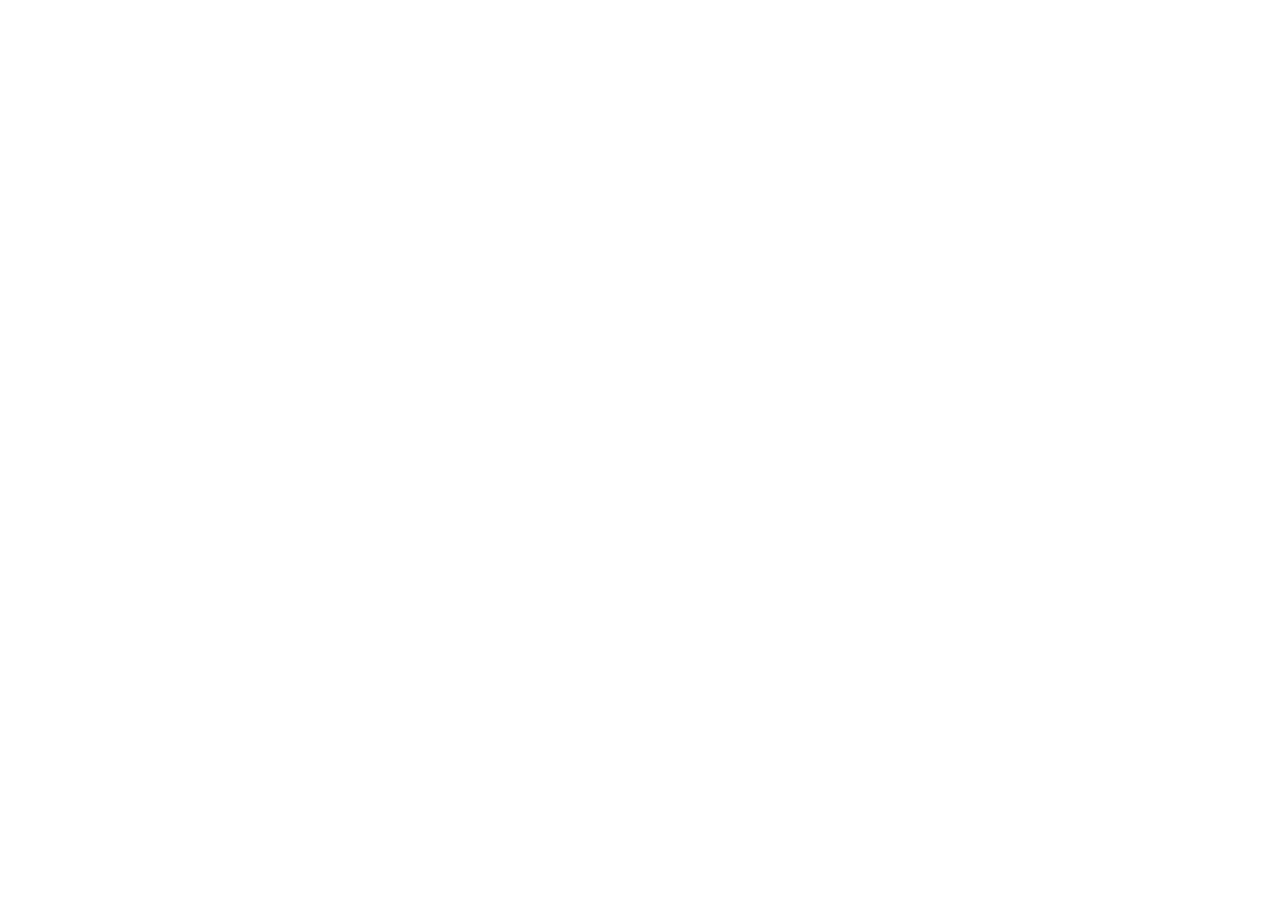
==== commit 04b2bf6d: "Update index.html" ====
--- a/admin/index.html
+++ b/admin/index.html
@@ -1,367 +1,132 @@
-<!DOCTYPE html>
-<html lang="es">
+<!doctype html>
+<html>
 <head>
-<meta charset="UTF-8">
-<meta name="viewport" content="width=device-width, initial-scale=1.0">
-<title>Vega Cash — Programa de Fidelización</title>
-<link rel="preconnect" href="https://fonts.googleapis.com">
-<link rel="preconnect" href="https://fonts.gstatic.com" crossorigin>
-<link href="https://fonts.googleapis.com/css2?family=Sora:wght@400;500;600;700&family=DM+Sans:wght@400;500&display=swap" rel="stylesheet">
-<style>
-  *, *::before, *::after { box-sizing: border-box; margin: 0; padding: 0; }
-  :root {
-    --rojo: #CC0000; --rojo-oscuro: #A80000; --rojo-claro: #FF1A1A;
-    --blanco: #FFFFFF; --gris-fondo: #F7F6F3; --gris-borde: #E5E3DC;
-    --gris-texto: #6B6860; --negro: #1A1917;
-    --font-display: 'Sora', sans-serif; --font-body: 'DM Sans', sans-serif;
-  }
-  html { scroll-behavior: smooth; }
-  body { font-family: var(--font-body); background: var(--blanco); color: var(--negro); line-height: 1.6; overflow-x: hidden; }
-  nav { background: var(--blanco); border-bottom: 1px solid var(--gris-borde); padding: 0 40px; height: 60px; display: flex; align-items: center; justify-content: space-between; position: sticky; top: 0; z-index: 100; }
-  .nav-logo { font-family: var(--font-display); font-weight: 700; font-size: 18px; color: var(--rojo); letter-spacing: -0.02em; }
-  .nav-logo span { color: var(--negro); }
-  .nav-pill { background: var(--rojo); color: white; font-family: var(--font-display); font-size: 12px; font-weight: 600; padding: 6px 16px; border-radius: 20px; text-decoration: none; letter-spacing: 0.04em; text-transform: uppercase; transition: background 0.2s; }
-  .nav-pill:hover { background: var(--rojo-oscuro); }
-  .hero { background: var(--rojo); padding: 72px 40px 64px; text-align: center; position: relative; overflow: hidden; }
-  .hero::before { content: ''; position: absolute; top: -60px; right: -80px; width: 320px; height: 320px; border-radius: 50%; background: rgba(255,255,255,0.04); pointer-events: none; }
-  .hero::after { content: ''; position: absolute; bottom: -40px; left: -60px; width: 240px; height: 240px; border-radius: 50%; background: rgba(255,255,255,0.04); pointer-events: none; }
-  .hero-badge { display: inline-flex; align-items: center; gap: 6px; background: rgba(255,255,255,0.15); color: white; font-family: var(--font-display); font-size: 11px; font-weight: 600; letter-spacing: 0.1em; text-transform: uppercase; padding: 5px 14px; border-radius: 20px; margin-bottom: 24px; }
-  .hero-badge::before { content: ''; width: 6px; height: 6px; border-radius: 50%; background: #FFD700; display: inline-block; }
-  .hero h1 { font-family: var(--font-display); font-size: clamp(28px, 5vw, 46px); font-weight: 700; color: white; line-height: 1.15; letter-spacing: -0.03em; max-width: 640px; margin: 0 auto 16px; }
-  .hero h1 em { font-style: normal; position: relative; display: inline-block; }
-  .hero h1 em::after { content: ''; position: absolute; bottom: 2px; left: 0; right: 0; height: 3px; background: rgba(255,255,255,0.4); border-radius: 2px; }
-  .hero-sub { font-size: 16px; color: rgba(255,255,255,0.82); max-width: 460px; margin: 0 auto 32px; line-height: 1.6; }
-  .hero-cta { display: inline-flex; align-items: center; gap: 8px; background: white; color: var(--rojo); font-family: var(--font-display); font-size: 15px; font-weight: 600; padding: 14px 32px; border-radius: 8px; text-decoration: none; transition: transform 0.15s, background 0.15s; }
-  .hero-cta:hover { background: #f5f5f5; transform: translateY(-1px); }
-  .stats-bar { background: var(--negro); padding: 0 40px; display: flex; justify-content: center; }
-  .stat-item { padding: 18px 32px; text-align: center; border-right: 1px solid rgba(255,255,255,0.08); }
-  .stat-item:last-child { border-right: none; }
-  .stat-num { font-family: var(--font-display); font-size: 22px; font-weight: 700; color: white; display: block; line-height: 1.1; }
-  .stat-label { font-size: 11px; color: rgba(255,255,255,0.5); text-transform: uppercase; letter-spacing: 0.08em; margin-top: 2px; display: block; }
-  section { padding: 64px 40px; }
-  .section-tag { display: inline-block; font-family: var(--font-display); font-size: 11px; font-weight: 600; letter-spacing: 0.1em; text-transform: uppercase; color: var(--rojo); margin-bottom: 12px; }
-  .section-title { font-family: var(--font-display); font-size: clamp(22px, 3vw, 32px); font-weight: 700; letter-spacing: -0.02em; line-height: 1.2; color: var(--negro); max-width: 500px; margin-bottom: 8px; }
-  .section-sub { font-size: 15px; color: var(--gris-texto); max-width: 460px; line-height: 1.6; }
-  .beneficios { background: var(--gris-fondo); }
-  .beneficios-header { text-align: center; margin-bottom: 48px; }
-  .beneficios-header .section-title, .beneficios-header .section-sub { max-width: 100%; }
-  .beneficios-grid { display: grid; grid-template-columns: repeat(auto-fit, minmax(220px, 1fr)); gap: 16px; max-width: 900px; margin: 0 auto; }
-  .beneficio-card { background: white; border: 1px solid var(--gris-borde); border-radius: 12px; padding: 28px 24px; transition: transform 0.2s, border-color 0.2s; }
-  .beneficio-card:hover { transform: translateY(-3px); border-color: #d4d2ca; }
-  .beneficio-icon { width: 44px; height: 44px; background: #FFF0F0; border-radius: 10px; display: flex; align-items: center; justify-content: center; margin-bottom: 16px; }
-  .beneficio-icon svg { width: 22px; height: 22px; color: var(--rojo); }
-  .beneficio-card h3 { font-family: var(--font-display); font-size: 15px; font-weight: 600; color: var(--negro); margin-bottom: 6px; }
-  .beneficio-card p { font-size: 13px; color: var(--gris-texto); line-height: 1.55; }
-  .como-funciona { background: white; }
-  .pasos-layout { display: grid; grid-template-columns: 1fr 1fr; gap: 48px; align-items: start; max-width: 860px; margin: 0 auto; }
-  .pasos-list { list-style: none; margin-top: 32px; display: flex; flex-direction: column; gap: 0; }
-  .paso { display: flex; gap: 16px; padding: 20px 0; border-bottom: 1px solid var(--gris-borde); }
-  .paso:last-child { border-bottom: none; }
-  .paso-num { width: 32px; height: 32px; border-radius: 50%; background: var(--rojo); color: white; font-family: var(--font-display); font-size: 13px; font-weight: 700; display: flex; align-items: center; justify-content: center; flex-shrink: 0; margin-top: 2px; }
-  .paso-info h4 { font-family: var(--font-display); font-size: 14px; font-weight: 600; color: var(--negro); margin-bottom: 4px; }
-  .paso-info p { font-size: 13px; color: var(--gris-texto); line-height: 1.5; }
-  .pasos-visual { background: var(--gris-fondo); border: 1px solid var(--gris-borde); border-radius: 16px; padding: 32px 28px; text-align: center; }
-  .card-preview { background: white; border: 1px solid var(--gris-borde); border-radius: 12px; padding: 20px; text-align: left; }
-  .card-preview-header { display: flex; align-items: center; gap: 10px; margin-bottom: 16px; padding-bottom: 14px; border-bottom: 1px solid var(--gris-borde); }
-  .card-avatar { width: 38px; height: 38px; border-radius: 50%; background: var(--rojo); display: flex; align-items: center; justify-content: center; font-family: var(--font-display); font-size: 13px; font-weight: 700; color: white; }
-  .card-nombre { font-family: var(--font-display); font-size: 14px; font-weight: 600; color: var(--negro); }
-  .card-miembro { font-size: 11px; color: var(--rojo); font-weight: 500; }
-  .card-benefit-row { display: flex; justify-content: space-between; align-items: center; padding: 8px 0; font-size: 12px; }
-  .card-benefit-row:not(:last-child) { border-bottom: 1px solid #f0eeea; }
-  .card-benefit-label { color: var(--gris-texto); }
-  .card-benefit-val { font-weight: 500; color: var(--negro); font-family: var(--font-display); }
-  .card-benefit-val.highlight { color: var(--rojo); }
-  .pasos-visual-caption { font-size: 11px; color: var(--gris-texto); margin-top: 14px; letter-spacing: 0.03em; }
-  .formulario-section { background: var(--gris-fondo); padding: 64px 40px 80px; }
-  .form-wrapper { max-width: 620px; margin: 0 auto; }
-  .form-header { margin-bottom: 36px; }
-  .form-card { background: white; border: 1px solid var(--gris-borde); border-radius: 16px; padding: 36px 40px; }
-  .form-grid { display: grid; grid-template-columns: 1fr 1fr; gap: 16px 20px; }
-  .form-group { display: flex; flex-direction: column; gap: 6px; }
-  .form-group.full { grid-column: 1 / -1; }
-  .form-group label { font-family: var(--font-display); font-size: 11px; font-weight: 600; letter-spacing: 0.08em; text-transform: uppercase; color: #888680; }
-  .form-group label .req { color: var(--rojo); margin-left: 2px; }
-  .form-group input, .form-group select { height: 42px; border: 1.5px solid var(--gris-borde); border-radius: 8px; padding: 0 14px; font-size: 14px; font-family: var(--font-body); color: var(--negro); background: white; outline: none; transition: border-color 0.15s; width: 100%; appearance: none; -webkit-appearance: none; }
-  .form-group input:focus, .form-group select:focus { border-color: var(--rojo); box-shadow: 0 0 0 3px rgba(204,0,0,0.08); }
-  .form-group input::placeholder { color: #bbb9b2; }
-  .select-wrap { position: relative; }
-  .select-wrap::after { content: ''; position: absolute; right: 14px; top: 50%; transform: translateY(-50%); width: 0; height: 0; border-left: 4px solid transparent; border-right: 4px solid transparent; border-top: 5px solid #888; pointer-events: none; }
-  .doc-row { display: grid; grid-template-columns: 130px 1fr; gap: 10px; }
-  .divider { grid-column: 1 / -1; border: none; border-top: 1px solid var(--gris-borde); margin: 4px 0; }
-  .terms-row { grid-column: 1 / -1; display: flex; gap: 10px; align-items: flex-start; }
-  .terms-row input[type="checkbox"] { width: 17px; height: 17px; flex-shrink: 0; margin-top: 2px; accent-color: var(--rojo); cursor: pointer; }
-  .terms-text { font-size: 12px; color: var(--gris-texto); line-height: 1.55; }
-  .terms-text a { color: var(--rojo); text-decoration: none; }
-  .submit-btn { width: 100%; height: 48px; background: var(--rojo); color: white; border: none; border-radius: 8px; font-family: var(--font-display); font-size: 15px; font-weight: 600; cursor: pointer; margin-top: 8px; letter-spacing: 0.01em; transition: background 0.15s, transform 0.1s; display: flex; align-items: center; justify-content: center; gap: 8px; }
-  .submit-btn:hover { background: var(--rojo-oscuro); }
-  .submit-btn:active { transform: scale(0.99); }
-  .submit-btn:disabled { opacity: 0.7; cursor: not-allowed; }
-  .privacy-note { margin-top: 14px; text-align: center; font-size: 12px; color: #aaa8a0; display: flex; align-items: center; justify-content: center; gap: 5px; }
-  .success-state { display: none; text-align: center; padding: 48px 24px; }
-  .success-icon { width: 64px; height: 64px; border-radius: 50%; background: #F0FAF4; display: flex; align-items: center; justify-content: center; margin: 0 auto 20px; }
-  .success-icon svg { width: 28px; height: 28px; color: #1D9E75; }
-  .success-state h3 { font-family: var(--font-display); font-size: 20px; font-weight: 700; color: var(--negro); margin-bottom: 8px; }
-  .success-state p { font-size: 14px; color: var(--gris-texto); }
-  .error-msg { display: none; background: #FFF0F0; border: 1px solid #FFCCCC; border-radius: 8px; padding: 12px 16px; font-size: 13px; color: #A80000; margin-top: 12px; text-align: center; }
-  footer { background: var(--negro); padding: 32px 40px; text-align: center; }
-  .footer-logo { font-family: var(--font-display); font-size: 16px; font-weight: 700; color: white; margin-bottom: 8px; }
-  .footer-logo span { color: var(--rojo); }
-  footer p { font-size: 12px; color: rgba(255,255,255,0.35); }
-  @keyframes fadeUp { from { opacity: 0; transform: translateY(20px); } to { opacity: 1; transform: translateY(0); } }
-  .hero > * { animation: fadeUp 0.5s ease both; }
-  .hero-badge { animation-delay: 0.05s; } .hero h1 { animation-delay: 0.1s; } .hero-sub { animation-delay: 0.18s; } .hero-cta { animation-delay: 0.26s; }
-  @keyframes spin { to { transform: rotate(360deg); } }
-  .spin { animation: spin 0.8s linear infinite; }
-  @media (max-width: 640px) {
-    nav { padding: 0 20px; } section, .formulario-section { padding: 48px 20px; } .hero { padding: 52px 20px 48px; }
-    .stats-bar { flex-wrap: wrap; padding: 0 20px; } .stat-item { flex: 1 1 45%; border-right: none; border-bottom: 1px solid rgba(255,255,255,0.08); }
-    .pasos-layout { grid-template-columns: 1fr; } .form-grid { grid-template-columns: 1fr; }
-    .form-group.full { grid-column: 1; } .terms-row { grid-column: 1; } .doc-row { grid-template-columns: 1fr; }
-    .form-card { padding: 24px 20px; } .beneficios-grid { grid-template-columns: 1fr 1fr; }
-  }
-</style>
+  <meta charset="utf-8" />
+  <meta name="viewport" content="width=device-width, initial-scale=1.0" />
+  <title>Vega Cash – Panel Admin</title>
 </head>
 <body>
+  <script src="https://unpkg.com/decap-cms@^3.0.0/dist/decap-cms.js"></script>
+  <script>
+    CMS.registerPreviewStyle("https://fonts.googleapis.com/css2?family=Sora:wght@400;500;600;700&family=DM+Sans:wght@400;500&display=swap");
+    CMS.registerPreviewStyle("/admin/preview.css");
 
-<nav>
-  <div class="nav-logo">VEGA<span>.pe</span></div>
-  <a href="#registro" class="nav-pill">Registrarme</a>
-</nav>
+    var LandingPreview = createClass({
+      render: function() {
+        var entry = this.props.entry;
+        var hero  = entry.getIn(['data','hero'])       || {};
+        var stats = entry.getIn(['data','stats'])      || {};
+        var bens  = entry.getIn(['data','beneficios']) || {};
+        var pasos = entry.getIn(['data','pasos'])      || {};
+        var form  = entry.getIn(['data','formulario']) || {};
 
-<section class="hero">
-  <div class="hero-badge">Programa de fidelización</div>
-  <h1 id="hero-titulo">Bienvenido al <em>Vega Cash</em></h1>
-  <p class="hero-sub" id="hero-subtitulo">Accede a descuentos exclusivos, promociones anticipadas y beneficios personalizados solo para nuestros miembros.</p>
-  <a href="#registro" class="hero-cta" id="hero-cta">
-    Quiero unirme
-    <svg fill="none" viewBox="0 0 16 16" stroke="currentColor" stroke-width="2"><path stroke-linecap="round" stroke-linejoin="round" d="M3 8h10M9 4l4 4-4 4"/></svg>
-  </a>
-</section>
+        function g(obj, key) {
+          if (!obj) return '';
+          if (typeof obj.get === 'function') return obj.get(key) || '';
+          return obj[key] || '';
+        }
 
-<div class="stats-bar">
-  <div class="stat-item"><span class="stat-num" id="s1-num">16</span><span class="stat-label" id="s1-label">Tiendas en Lima</span></div>
-  <div class="stat-item"><span class="stat-num" id="s2-num">+9,000</span><span class="stat-label" id="s2-label">Clientes activos</span></div>
-  <div class="stat-item"><span class="stat-num" id="s3-num">100%</span><span class="stat-label" id="s3-label">Beneficios exclusivos</span></div>
-  <div class="stat-item"><span class="stat-num" id="s4-num">Gratis</span><span class="stat-label" id="s4-label">Registro sin costo</span></div>
-</div>
+        var urlTerminos   = g(form,'url_terminos')   || '#';
+        var urlPrivacidad = g(form,'url_privacidad') || '#';
+        var textoLegal    = g(form,'texto_legal')    || 'Acepto los términos y condiciones y he leído la política de privacidad de Corporación VEGA SAC.';
 
-<section class="beneficios">
-  <div class="beneficios-header">
-    <div class="section-tag">¿Por qué unirse?</div>
-    <h2 class="section-title">Beneficios que marcan la diferencia</h2>
-    <p class="section-sub">Diseñados para que ahorres más en cada compra, en tienda y online.</p>
-  </div>
-  <div class="beneficios-grid">
-    <div class="beneficio-card">
-      <div class="beneficio-icon"><svg fill="none" viewBox="0 0 24 24" stroke="currentColor" stroke-width="1.8"><path stroke-linecap="round" stroke-linejoin="round" d="M7 7h10M7 11h4M5 21V5a2 2 0 012-2h10a2 2 0 012 2v16l-3-2-2 2-2-2-2 2-2-2-3 2z"/></svg></div>
-      <h3 id="b1-titulo">Descuentos exclusivos</h3>
-      <p id="b1-desc">Ofertas y precios especiales disponibles solo para miembros del Vega Cash.</p>
-    </div>
-    <div class="beneficio-card">
-      <div class="beneficio-icon"><svg fill="none" viewBox="0 0 24 24" stroke="currentColor" stroke-width="1.8"><path stroke-linecap="round" stroke-linejoin="round" d="M15 17h5l-1.405-1.405A2.032 2.032 0 0118 14.158V11a6 6 0 10-12 0v3.159c0 .538-.214 1.055-.595 1.436L4 17h5m6 0v1a3 3 0 11-6 0v-1m6 0H9"/></svg></div>
-      <h3 id="b2-titulo">Promos anticipadas</h3>
-      <p id="b2-desc">Entérate antes que nadie de las mejores ofertas y campañas de temporada.</p>
-    </div>
-    <div class="beneficio-card">
-      <div class="beneficio-icon"><svg fill="none" viewBox="0 0 24 24" stroke="currentColor" stroke-width="1.8"><path stroke-linecap="round" stroke-linejoin="round" d="M21 15.546c-.523 0-1.046.151-1.5.454a2.704 2.704 0 01-3 0 2.704 2.704 0 00-3 0 2.704 2.704 0 01-3 0 2.704 2.704 0 00-3 0 2.701 2.701 0 00-1.5-.454M9 6l3-3 3 3M12 3v13"/></svg></div>
-      <h3 id="b3-titulo">Regalo de cumpleaños</h3>
-      <p id="b3-desc">Recibe un beneficio especial durante el mes de tu cumpleaños como miembro.</p>
-    </div>
-    <div class="beneficio-card">
-      <div class="beneficio-icon"><svg fill="none" viewBox="0 0 24 24" stroke="currentColor" stroke-width="1.8"><path stroke-linecap="round" stroke-linejoin="round" d="M12 8c-1.657 0-3 .895-3 2s1.343 2 3 2 3 .895 3 2-1.343 2-3 2m0-8c1.11 0 2.08.402 2.599 1M12 8V7m0 1v8m0 0v1m0-1c-1.11 0-2.08-.402-2.599-1M21 12a9 9 0 11-18 0 9 9 0 0118 0z"/></svg></div>
-      <h3 id="b4-titulo">Acumula y canjea</h3>
-      <p id="b4-desc">Cada compra suma puntos que puedes usar en tu siguiente pedido en vega.pe.</p>
-    </div>
-  </div>
-</section>
+        return h('div', {},
+          h('nav', {},
+            h('div', {className:'nav-logo'}, 'VEGA', h('span', {}, '.pe')),
+            h('a', {href:'#', className:'nav-pill'}, 'Registrarme')
+          ),
+          h('section', {className:'hero'},
+            h('div', {className:'hero-badge'}, 'Programa de fidelización'),
+            h('h1', {}, g(hero,'titulo') || 'Bienvenido al Vega Cash'),
+            h('p', {className:'hero-sub'}, g(hero,'subtitulo')),
+            h('a', {href:'#', className:'hero-cta'}, g(hero,'cta') || 'Quiero unirme')
+          ),
+          h('div', {className:'stats-bar'},
+            h('div', {className:'stat-item'}, h('span',{className:'stat-num'},g(stats,'s1_num')), h('span',{className:'stat-label'},g(stats,'s1_label'))),
+            h('div', {className:'stat-item'}, h('span',{className:'stat-num'},g(stats,'s2_num')), h('span',{className:'stat-label'},g(stats,'s2_label'))),
+            h('div', {className:'stat-item'}, h('span',{className:'stat-num'},g(stats,'s3_num')), h('span',{className:'stat-label'},g(stats,'s3_label'))),
+            h('div', {className:'stat-item'}, h('span',{className:'stat-num'},g(stats,'s4_num')), h('span',{className:'stat-label'},g(stats,'s4_label')))
+          ),
+          h('section', {className:'beneficios'},
+            h('div', {className:'beneficios-header'},
+              h('div', {className:'section-tag'}, '¿Por qué unirse?'),
+              h('h2', {className:'section-title'}, 'Beneficios que marcan la diferencia')
+            ),
+            h('div', {className:'beneficios-grid'},
+              h('div', {className:'beneficio-card'}, h('h3',{},g(bens,'b1_titulo')), h('p',{},g(bens,'b1_desc'))),
+              h('div', {className:'beneficio-card'}, h('h3',{},g(bens,'b2_titulo')), h('p',{},g(bens,'b2_desc'))),
+              h('div', {className:'beneficio-card'}, h('h3',{},g(bens,'b3_titulo')), h('p',{},g(bens,'b3_desc'))),
+              h('div', {className:'beneficio-card'}, h('h3',{},g(bens,'b4_titulo')), h('p',{},g(bens,'b4_desc')))
+            )
+          ),
+          h('section', {className:'como-funciona'},
+            h('div', {className:'pasos-layout'},
+              h('div', {},
+                h('div', {className:'section-tag'}, g(pasos,'tag') || '¿Cómo funciona?'),
+                h('h2', {className:'section-title'}, g(pasos,'titulo')),
+                h('p', {className:'section-sub'}, g(pasos,'subtitulo')),
+                h('ul', {className:'pasos-list'},
+                  h('li', {className:'paso'}, h('div',{className:'paso-num'},'1'), h('div',{className:'paso-info'}, h('h4',{},g(pasos,'p1_titulo')), h('p',{},g(pasos,'p1_desc')))),
+                  h('li', {className:'paso'}, h('div',{className:'paso-num'},'2'), h('div',{className:'paso-info'}, h('h4',{},g(pasos,'p2_titulo')), h('p',{},g(pasos,'p2_desc')))),
+                  h('li', {className:'paso'}, h('div',{className:'paso-num'},'3'), h('div',{className:'paso-info'}, h('h4',{},g(pasos,'p3_titulo')), h('p',{},g(pasos,'p3_desc'))))
+                )
+              ),
+              h('div', {className:'pasos-visual'}, 'Vista previa del perfil de miembro')
+            )
+          ),
+          h('section', {className:'formulario-section'},
+            h('div', {className:'form-wrapper'},
+              h('div', {className:'section-tag'}, g(form,'tag')),
+              h('h2', {className:'section-title'}, g(form,'titulo')),
+              h('p', {className:'section-sub'}, g(form,'subtitulo')),
+              h('div', {className:'form-card'},
+                h('div', {className:'form-grid'},
+                  h('div', {className:'form-group'}, h('label',{}, 'Nombres *'), h('input',{type:'text', placeholder:'Ej. Juan Carlos'})),
+                  h('div', {className:'form-group'}, h('label',{}, 'Apellidos *'), h('input',{type:'text', placeholder:'Ej. García López'})),
+                  h('div', {className:'form-group full'},
+                    h('label',{}, 'Tipo y número de documento *'),
+                    h('div', {className:'doc-row'},
+                      h('select',{}, h('option',{}, 'DNI'), h('option',{}, 'CE'), h('option',{}, 'Pasaporte')),
+                      h('input',{type:'text', placeholder:'Número de documento'})
+                    )
+                  ),
+                  h('div', {className:'form-group'}, h('label',{}, 'Fecha de nacimiento *'), h('input',{type:'date'})),
+                  h('div', {className:'form-group'}, h('label',{}, 'Celular *'), h('input',{type:'tel', placeholder:'9XX XXX XXX'})),
+                  h('div', {className:'form-group full'}, h('label',{}, 'Correo electrónico *'), h('input',{type:'email', placeholder:'tu@correo.com'})),
+                  h('div', {className:'form-group full'},
+                    h('label',{}, 'Distrito *'),
+                    h('select',{}, h('option',{}, 'Selecciona tu distrito'), h('option',{}, 'Miraflores'), h('option',{}, 'Surco'))
+                  ),
+                  h('hr', {className:'divider'}),
+                  h('div', {className:'terms-row'},
+                    h('input',{type:'checkbox'}),
+                    h('p', {className:'terms-text'},
+                      textoLegal.split('términos y condiciones').length > 1
+                        ? h('span', {},
+                            textoLegal.split('términos y condiciones')[0],
+                            h('a', {href: urlTerminos}, 'términos y condiciones'),
+                            textoLegal.split('términos y condiciones')[1].split('política de privacidad')[0],
+                            h('a', {href: urlPrivacidad}, 'política de privacidad'),
+                            textoLegal.split('política de privacidad')[1] || ''
+                          )
+                        : textoLegal
+                    )
+                  )
+                ),
+                h('button', {className:'submit-btn'}, g(form,'btn_texto') || 'Crear mi cuenta Vega Cash'),
+                h('p', {className:'privacy-note'}, '🔒 ', g(form,'privacidad_nota') || 'Tus datos están protegidos.')
+              )
+            )
+          ),
+          h('footer', {},
+            h('div', {className:'footer-logo'}, 'VEGA', h('span',{},'.pe')),
+            h('p', {}, '© 2026 Corporación VEGA SAC')
+          )
+        );
+      }
+    });
 
-<section class="como-funciona">
-  <div class="pasos-layout">
-    <div class="pasos-left">
-      <div class="section-tag" id="pasos-tag">¿Cómo funciona?</div>
-      <h2 class="section-title" id="pasos-titulo">En 3 pasos ya eres miembro</h2>
-      <p class="section-sub" id="pasos-subtitulo">Es rápido, gratuito y sin compromisos.</p>
-      <ul class="pasos-list">
-        <li class="paso"><div class="paso-num">1</div><div class="paso-info"><h4 id="p1-titulo">Completa el formulario</h4><p id="p1-desc">Ingresa tus datos básicos: nombre, DNI, correo y distrito. Solo toma 2 minutos.</p></div></li>
-        <li class="paso"><div class="paso-num">2</div><div class="paso-info"><h4 id="p2-titulo">Confirma tu registro</h4><p id="p2-desc">Te enviamos un correo de bienvenida con tu código de miembro y tus primeros beneficios.</p></div></li>
-        <li class="paso"><div class="paso-num">3</div><div class="paso-info"><h4 id="p3-titulo">Empieza a disfrutar</h4><p id="p3-desc">Compra en vega.pe o en nuestras tiendas y accede automáticamente a tus descuentos.</p></div></li>
-      </ul>
-    </div>
-    <div class="pasos-visual">
-      <div class="card-preview">
-        <div class="card-preview-header"><div class="card-avatar">JG</div><div><div class="card-nombre">Juan García</div><div class="card-miembro">Miembro Vega Cash</div></div></div>
-        <div class="card-benefit-row"><span class="card-benefit-label">Descuento activo</span><span class="card-benefit-val highlight">-8% en groceries</span></div>
-        <div class="card-benefit-row"><span class="card-benefit-label">Puntos acumulados</span><span class="card-benefit-val">1,240 pts</span></div>
-        <div class="card-benefit-row"><span class="card-benefit-label">Próxima promo</span><span class="card-benefit-val">Viernes 13 jun</span></div>
-        <div class="card-benefit-row"><span class="card-benefit-label">Estado</span><span class="card-benefit-val highlight">Activo</span></div>
-      </div>
-      <p class="pasos-visual-caption">Así verás tu perfil de miembro una vez registrado</p>
-    </div>
-  </div>
-</section>
-
-<section class="formulario-section" id="registro">
-  <div class="form-wrapper">
-    <div class="form-header">
-      <div class="section-tag" id="form-tag">Únete gratis</div>
-      <h2 class="section-title" id="form-titulo">Crea tu cuenta Vega Cash</h2>
-      <p class="section-sub" id="form-subtitulo">Completa tus datos y empieza a ahorrar hoy mismo.</p>
-    </div>
-    <div class="form-card">
-      <div id="formContent">
-        <div class="form-grid">
-          <div class="form-group"><label>Nombres <span class="req">*</span></label><input type="text" id="nombres" placeholder="Ej. Juan Carlos" autocomplete="given-name"></div>
-          <div class="form-group"><label>Apellidos <span class="req">*</span></label><input type="text" id="apellidos" placeholder="Ej. García López" autocomplete="family-name"></div>
-          <div class="form-group full"><label>Tipo y número de documento <span class="req">*</span></label>
-            <div class="doc-row">
-              <div class="select-wrap"><select id="tipoDoc"><option value="">Tipo</option><option value="DNI">DNI</option><option value="CE">Carné de extranjería</option><option value="PAS">Pasaporte</option></select></div>
-              <input type="text" id="numDoc" placeholder="Número de documento" maxlength="12">
-            </div>
-          </div>
-          <div class="form-group"><label>Fecha de nacimiento <span class="req">*</span></label><input type="date" id="fechaNac"></div>
-          <div class="form-group"><label>Celular <span class="req">*</span></label><input type="tel" id="celular" placeholder="9XX XXX XXX" maxlength="9" autocomplete="tel"></div>
-          <div class="form-group full"><label>Correo electrónico <span class="req">*</span></label><input type="email" id="correo" placeholder="tu@correo.com" autocomplete="email"></div>
-          <div class="form-group full"><label>Distrito <span class="req">*</span></label>
-            <div class="select-wrap"><select id="distrito">
-              <option value="">Selecciona tu distrito</option>
-              <optgroup label="Lima Centro"><option>Miraflores</option><option>San Isidro</option><option>Surco</option><option>La Molina</option><option>San Borja</option><option>Jesús María</option><option>Lince</option><option>Pueblo Libre</option><option>Magdalena del Mar</option><option>San Miguel</option><option>Breña</option><option>Lima Cercado</option></optgroup>
-              <optgroup label="Lima Norte"><option>Los Olivos</option><option>Independencia</option><option>San Martín de Porres</option><option>Comas</option><option>Carabayllo</option></optgroup>
-              <optgroup label="Lima Este"><option>El Agustino</option><option>San Juan de Lurigancho</option><option>Ate</option><option>Santa Anita</option></optgroup>
-              <optgroup label="Lima Sur"><option>San Juan de Miraflores</option><option>Villa El Salvador</option><option>Chorrillos</option><option>Barranco</option></optgroup>
-              <option value="Otro">Otro</option>
-            </select></div>
-          </div>
-          <hr class="divider">
-          <div class="terms-row">
-            <input type="checkbox" id="terminos">
-            <p class="terms-text" id="terms-text">Acepto los <a href="#" id="url-terminos">términos y condiciones</a> y he leído la <a href="#" id="url-privacidad">política de privacidad</a> de Corporación VEGA SAC. Autorizo el tratamiento de mis datos personales para recibir comunicaciones del Vega Cash.</p>
-          </div>
-        </div>
-        <button class="submit-btn" id="submitBtn" onclick="enviarFormulario()">
-          <svg width="18" height="18" fill="none" viewBox="0 0 24 24" stroke="currentColor" stroke-width="2"><path stroke-linecap="round" stroke-linejoin="round" d="M16 7a4 4 0 11-8 0 4 4 0 018 0zM12 14a7 7 0 00-7 7h14a7 7 0 00-7-7z"/></svg>
-          <span id="btn-texto">Crear mi cuenta Vega Cash</span>
-        </button>
-        <div class="error-msg" id="errorMsg"></div>
-        <p class="privacy-note" id="privacidad-nota">
-          <svg width="13" height="13" fill="none" viewBox="0 0 24 24" stroke="currentColor" stroke-width="2"><path stroke-linecap="round" stroke-linejoin="round" d="M12 15v2m-6 4h12a2 2 0 002-2v-6a2 2 0 00-2-2H6a2 2 0 00-2 2v6a2 2 0 002 2zm10-10V7a4 4 0 00-8 0v4h8z"/></svg>
-          Tus datos están protegidos. Nunca los compartiremos con terceros.
-        </p>
-      </div>
-      <div class="success-state" id="successState">
-        <div class="success-icon"><svg fill="none" viewBox="0 0 24 24" stroke="currentColor" stroke-width="2"><path stroke-linecap="round" stroke-linejoin="round" d="M5 13l4 4L19 7"/></svg></div>
-        <h3 id="exito-titulo">¡Bienvenido al Vega Cash!</h3>
-        <p id="exito-desc">Tu registro fue exitoso. En breve recibirás un correo de confirmación con tus beneficios de bienvenida.</p>
-      </div>
-    </div>
-  </div>
-</section>
-
-<footer>
-  <div class="footer-logo">VEGA<span>.pe</span></div>
-  <p>© 2026 Corporación VEGA SAC — Todos los derechos reservados</p>
-</footer>
-
-<script>
-// ── Cargar content.json y actualizar DOM ──────────────────────────
-fetch('/content.json')
-  .then(r => r.json())
-  .then(d => {
-    // HERO
-    if (d.hero) {
-      if (d.hero.titulo) document.getElementById('hero-titulo').innerHTML = d.hero.titulo;
-      if (d.hero.subtitulo) document.getElementById('hero-subtitulo').textContent = d.hero.subtitulo;
-      if (d.hero.cta) document.getElementById('hero-cta').childNodes[0].textContent = d.hero.cta + ' ';
-    }
-    // STATS
-    if (d.stats) {
-      ['s1','s2','s3','s4'].forEach(s => {
-        if (d.stats[s+'_num']) document.getElementById(s+'-num').textContent = d.stats[s+'_num'];
-        if (d.stats[s+'_label']) document.getElementById(s+'-label').textContent = d.stats[s+'_label'];
-      });
-    }
-    // BENEFICIOS
-    if (d.beneficios) {
-      ['b1','b2','b3','b4'].forEach(b => {
-        if (d.beneficios[b+'_titulo']) document.getElementById(b+'-titulo').textContent = d.beneficios[b+'_titulo'];
-        if (d.beneficios[b+'_desc']) document.getElementById(b+'-desc').textContent = d.beneficios[b+'_desc'];
-      });
-    }
-    // PASOS
-    if (d.pasos) {
-      if (d.pasos.tag) document.getElementById('pasos-tag').textContent = d.pasos.tag;
-      if (d.pasos.titulo) document.getElementById('pasos-titulo').textContent = d.pasos.titulo;
-      if (d.pasos.subtitulo) document.getElementById('pasos-subtitulo').textContent = d.pasos.subtitulo;
-      ['p1','p2','p3'].forEach(p => {
-        if (d.pasos[p+'_titulo']) document.getElementById(p+'-titulo').textContent = d.pasos[p+'_titulo'];
-        if (d.pasos[p+'_desc']) document.getElementById(p+'-desc').textContent = d.pasos[p+'_desc'];
-      });
-    }
-    // FORMULARIO
-    if (d.formulario) {
-      if (d.formulario.tag) document.getElementById('form-tag').textContent = d.formulario.tag;
-      if (d.formulario.titulo) document.getElementById('form-titulo').textContent = d.formulario.titulo;
-      if (d.formulario.subtitulo) document.getElementById('form-subtitulo').textContent = d.formulario.subtitulo;
-      if (d.formulario.btn_texto) { const bt = document.getElementById('btn-texto'); if(bt) bt.textContent = d.formulario.btn_texto; }
-      if (d.formulario.url_terminos) { const ut = document.getElementById('url-terminos'); if(ut) ut.href = d.formulario.url_terminos; }
-      if (d.formulario.url_privacidad) { const up = document.getElementById('url-privacidad'); if(up) up.href = d.formulario.url_privacidad; }
-      if (d.formulario.exito_titulo) { const et = document.getElementById('exito-titulo'); if(et) et.textContent = d.formulario.exito_titulo; }
-      if (d.formulario.exito_desc) { const ed = document.getElementById('exito-desc'); if(ed) ed.textContent = d.formulario.exito_desc; }
-    }
-  })
-  .catch(() => {}); // Si no hay content.json, muestra defaults hardcodeados
-
-// ── Webhook formulario ────────────────────────────────────────────
-const WEBHOOK_URL = 'https://hook.us2.make.com/ip31yqphinmsyk8rvebtwf2qmldelcj0';
-
-function mostrarError(msg) {
-  const el = document.getElementById('errorMsg');
-  el.textContent = msg;
-  el.style.display = 'block';
-  setTimeout(() => { el.style.display = 'none'; }, 5000);
-}
-
-function validar() {
-  const campos = ['nombres','apellidos','tipoDoc','numDoc','fechaNac','celular','correo','distrito'];
-  const labels = ['Nombres','Apellidos','Tipo de documento','Número de documento','Fecha de nacimiento','Celular','Correo electrónico','Distrito'];
-  for (let i = 0; i < campos.length; i++) {
-    const el = document.getElementById(campos[i]);
-    if (!el.value.trim()) { mostrarError('Por favor completa el campo: ' + labels[i]); el.focus(); return false; }
-  }
-  if (!/^[^\s@]+@[^\s@]+\.[^\s@]+$/.test(document.getElementById('correo').value)) { mostrarError('Ingresa un correo electrónico válido.'); return false; }
-  if (!/^9\d{8}$/.test(document.getElementById('celular').value)) { mostrarError('El celular debe tener 9 dígitos y empezar con 9.'); return false; }
-  if (!document.getElementById('terminos').checked) { mostrarError('Debes aceptar los términos y condiciones para continuar.'); return false; }
-  return true;
-}
-
-async function enviarFormulario() {
-  if (!validar()) return;
-  const btn = document.getElementById('submitBtn');
-  btn.disabled = true;
-  btn.innerHTML = '<svg class="spin" width="18" height="18" fill="none" viewBox="0 0 24 24" stroke="currentColor" stroke-width="2"><path stroke-linecap="round" stroke-linejoin="round" d="M4 4v5h.582m15.356 2A8.001 8.001 0 004.582 9m0 0H9m11 11v-5h-.581m0 0a8.003 8.003 0 01-15.357-2m15.357 2H15"/></svg> Registrando...';
-  const payload = {
-    nombres: document.getElementById('nombres').value.trim(),
-    apellidos: document.getElementById('apellidos').value.trim(),
-    tipo_doc: document.getElementById('tipoDoc').value,
-    num_doc: document.getElementById('numDoc').value.trim(),
-    fecha_nac: document.getElementById('fechaNac').value,
-    celular: document.getElementById('celular').value.trim(),
-    correo: document.getElementById('correo').value.trim(),
-    distrito: document.getElementById('distrito').value,
-    fecha_registro: new Date().toISOString(),
-    fuente: 'Landing Vega Cash'
-  };
-  try {
-    const res = await fetch(WEBHOOK_URL, { method: 'POST', headers: { 'Content-Type': 'application/json' }, body: JSON.stringify(payload) });
-    if (res.ok || res.status === 200) {
-      document.getElementById('formContent').style.display = 'none';
-      document.getElementById('successState').style.display = 'block';
-    } else { throw new Error('Error: ' + res.status); }
-  } catch(e) {
-    mostrarError('Ocurrió un error al enviar. Por favor intenta nuevamente.');
-    btn.disabled = false;
-    btn.innerHTML = '<svg width="18" height="18" fill="none" viewBox="0 0 24 24" stroke="currentColor" stroke-width="2"><path stroke-linecap="round" stroke-linejoin="round" d="M16 7a4 4 0 11-8 0 4 4 0 018 0zM12 14a7 7 0 00-7 7h14a7 7 0 00-7-7z"/></svg> Crear mi cuenta Vega Cash';
-  }
-}
-</script>
+    CMS.registerPreviewTemplate('landing', LandingPreview);
+  </script>
 </body>
 </html>
